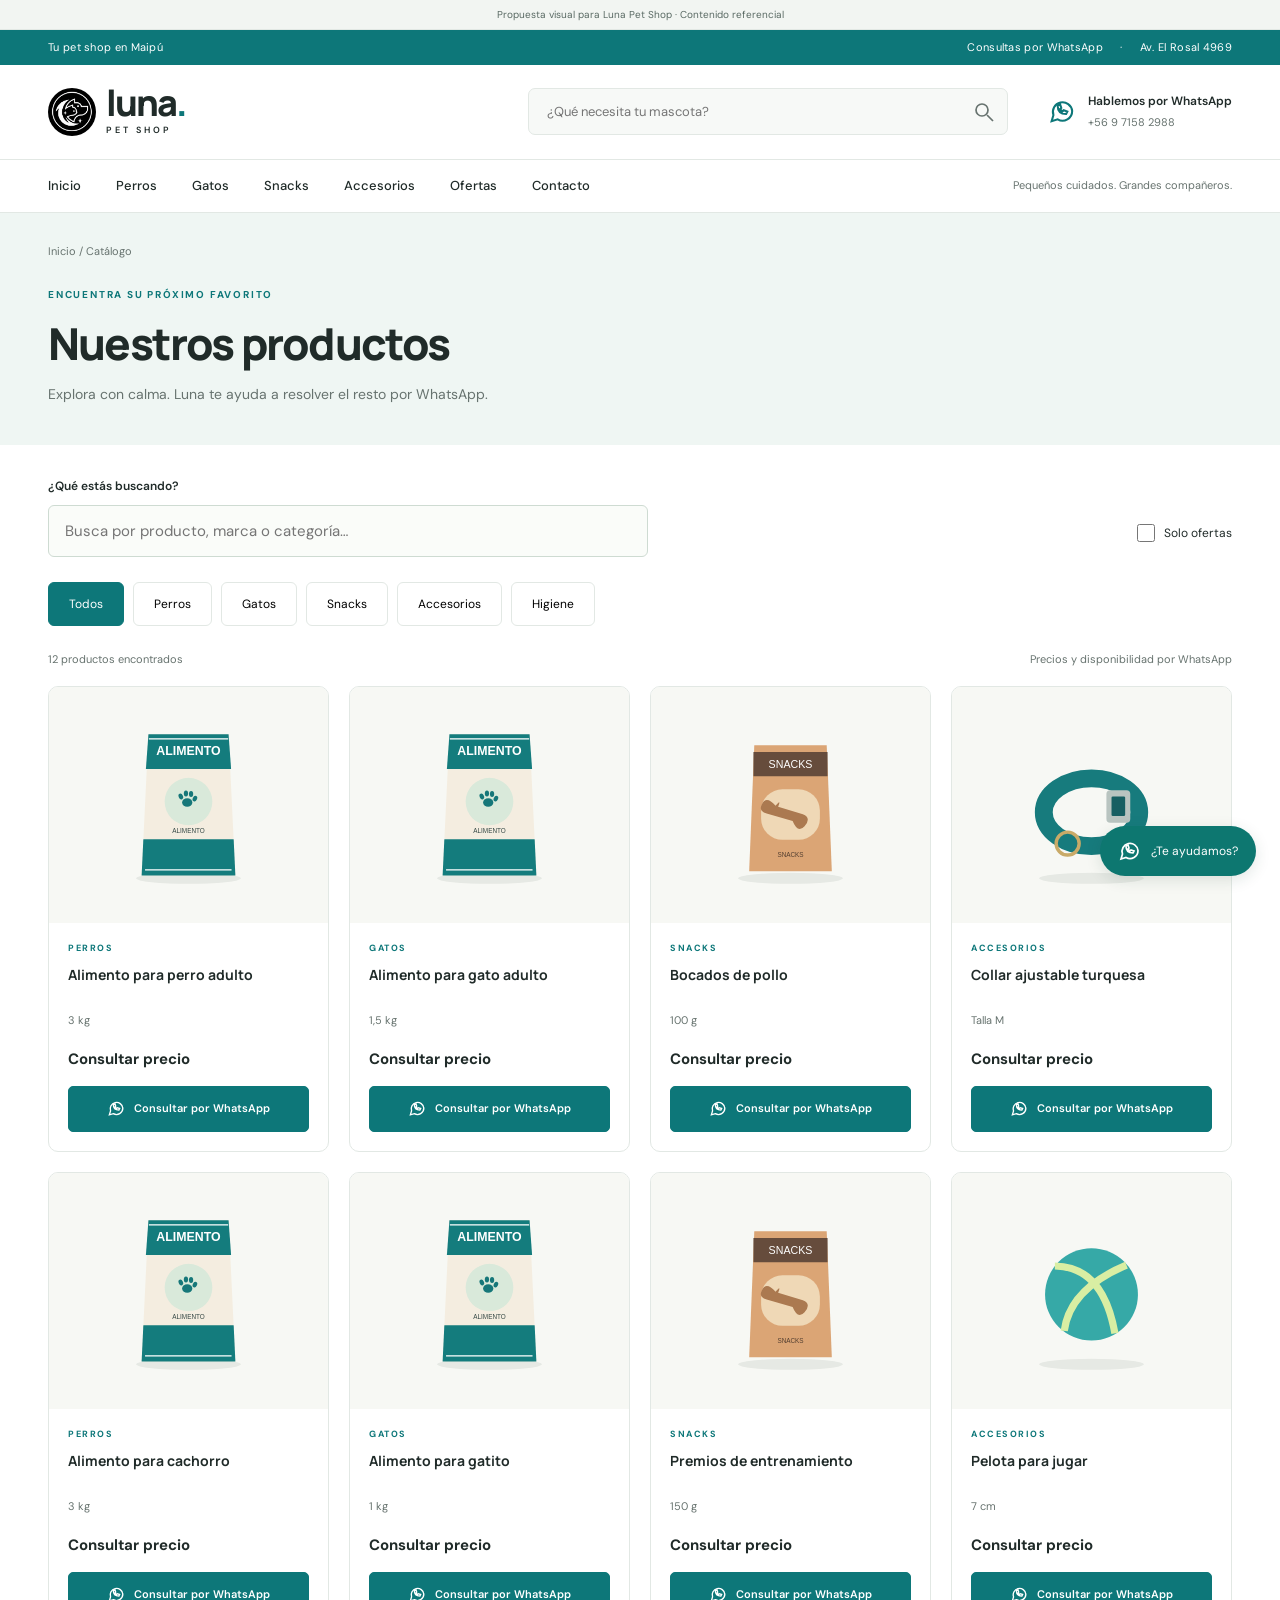
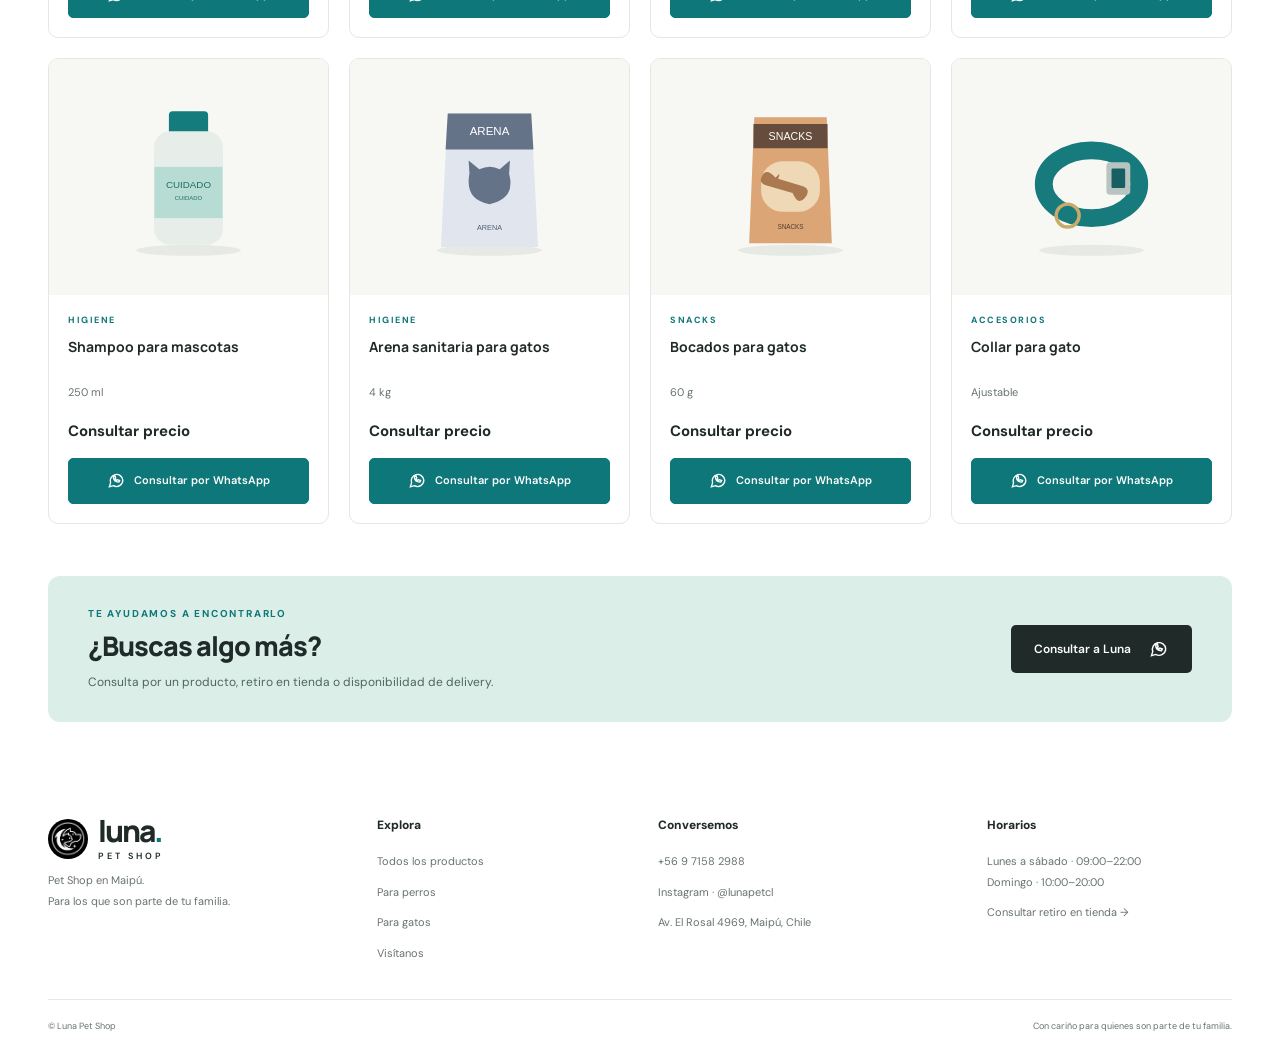
==== productos.html @ 45b45372 "Create Luna Pet Shop catalog demo" ====
<!doctype html>
<html lang="es-CL">
<head>
<meta charset="utf-8">
<meta name="viewport" content="width=device-width, initial-scale=1">
<title>Nuestros productos | Luna Pet Shop, Maipú</title>
<meta name="description" content="Catálogo DEMO de Luna Pet Shop. Busca alimentos, snacks, accesorios e higiene para mascotas y consulta precio y disponibilidad por WhatsApp.">
<meta property="og:title" content="Nuestros productos | Luna Pet Shop, Maipú">
<meta property="og:description" content="Catálogo DEMO de Luna Pet Shop. Busca alimentos, snacks, accesorios e higiene para mascotas y consulta precio y disponibilidad por WhatsApp.">
<meta property="og:type" content="website">
<meta property="og:locale" content="es_CL">
<meta property="og:image" content="img/hero/companeros.svg">
<meta name="theme-color" content="#0d7779">
<link rel="icon" href="img/logo/luna.png" type="image/png">
<link href="https://cdn.jsdelivr.net/npm/bootstrap@5.3.3/dist/css/bootstrap.min.css" rel="stylesheet">
<link href="css/style.css" rel="stylesheet">
<script src="js/productos.js" defer>
</script>
<script src="js/main.js" defer>
</script>
</head>
<body data-page="catalog"><a class="skip-link" href="#main">Saltar al contenido</a>
<div class="proposal-bar">Propuesta visual para Luna Pet Shop · Contenido referencial</div>
<header>
<div class="topbar">
<div class="shell"><span>Tu pet shop en Maipú</span><span>Consultas por WhatsApp <span class="top-separator">·</span> Av. El Rosal 4969</span>
</div>
</div>
<div class="shell header-main"><a class="logo" href="index.html" aria-label="Luna Pet Shop, inicio"><img src="img/logo/luna.png" width="48" height="48" alt=""><span>luna<span class="logo-dot">.</span><small>PET SHOP</small></span></a>
<form id="header-search-form" class="header-search" action="productos.html" role="search"><label class="visually-hidden" for="header-search">Buscar productos</label><input id="header-search" name="q" type="search" placeholder="¿Qué necesita tu mascota?"><button type="submit" aria-label="Buscar"><svg viewBox="0 0 24 24" aria-hidden="true"><circle cx="10" cy="10" r="6"/><path d="m15 15 6 6"/></svg></button>
</form><a class="header-wa" data-whatsapp><svg viewBox="0 0 24 24" aria-hidden="true"><path d="M20 11.5a8 8 0 0 1-12 7L3 20l1.5-5A8 8 0 1 1 20 11.5Z"/><path d="M8 7q0 7 7 7l1-2-3-1-1 1-2-2 1-1-1-3Z"/></svg><span>Hablemos por WhatsApp<small>+56 9 7158 2988</small></span></a><button id="menu-toggle" class="menu-toggle" aria-label="Abrir menú" aria-expanded="false" aria-controls="main-nav"><span></span><span></span><span></span></button>
</div>
<nav id="main-nav" class="main-nav" aria-label="Navegación principal">
<div class="shell nav-inner"><a href="index.html">Inicio</a><a href="productos.html?categoria=perros">Perros</a><a href="productos.html?categoria=gatos">Gatos</a><a href="productos.html?categoria=snacks">Snacks</a><a href="productos.html?categoria=accesorios">Accesorios</a><a href="productos.html?ofertas=true">Ofertas</a><a href="index.html#contacto">Contacto</a><span class="nav-note">Pequeños cuidados. Grandes compañeros.</span>
</div>
</nav>
</header>
<main id="main">
<section class="catalog-intro">
<div class="shell">
<p class="breadcrumb-line"><a href="index.html">Inicio</a> / Catálogo</p>
<p class="eyebrow">ENCUENTRA SU PRÓXIMO FAVORITO</p>
<h1>Nuestros productos</h1>
<p>Explora con calma. Luna te ayuda a resolver el resto por WhatsApp.</p>
</div>
</section>
<section id="catalog" class="shell catalog-section">
<div class="catalog-toolbar">
<div class="catalog-search"><label for="catalog-search">¿Qué estás buscando?</label><input id="catalog-search" type="search" placeholder="Busca por producto, marca o categoría…">
</div><label class="offers-toggle"><input id="offers-filter" type="checkbox"> Solo ofertas</label>
</div>
<div class="filter-list" role="group" aria-label="Filtrar por categoría"><button type="button" data-category="todos" aria-pressed="false">Todos</button><button type="button" data-category="perros" aria-pressed="false">Perros</button><button type="button" data-category="gatos" aria-pressed="false">Gatos</button><button type="button" data-category="snacks" aria-pressed="false">Snacks</button><button type="button" data-category="accesorios" aria-pressed="false">Accesorios</button><button type="button" data-category="higiene" aria-pressed="false">Higiene</button>
</div>
<div class="catalog-meta">
<p id="result-count" role="status" aria-live="polite">
</p>
<p>Precios y disponibilidad por WhatsApp</p>
</div>
<div id="product-grid" class="product-grid">
</div>
<div id="empty-state" class="empty-state" hidden>
<h3>No encontramos productos aquí</h3>
<p>Prueba otra búsqueda o consulta a Luna por WhatsApp.</p><button id="reset-filters" class="button button-dark" type="button">Ver todos los productos</button>
</div>
<noscript>
<p>Activa JavaScript para usar el catálogo. <a href="https://wa.me/56971582988" target="_blank" rel="noopener noreferrer">Consulta a Luna por WhatsApp</a>.</p>
</noscript>
</section>
<section class="shell advice catalog-advice">
<div>
<p class="eyebrow">TE AYUDAMOS A ENCONTRARLO</p>
<h2>¿Buscas algo más?</h2>
<p>Consulta por un producto, retiro en tienda o disponibilidad de delivery.</p>
</div><a class="button button-dark" data-whatsapp>Consultar a Luna <svg viewBox="0 0 24 24" aria-hidden="true"><path d="M20 11.5a8 8 0 0 1-12 7L3 20l1.5-5A8 8 0 1 1 20 11.5Z"/><path d="M8 7q0 7 7 7l1-2-3-1-1 1-2-2 1-1-1-3Z"/></svg></a>
</section>
</main>
<footer>
<div class="shell footer-grid">
<div><a class="logo" href="index.html" aria-label="Luna Pet Shop, inicio"><img src="img/logo/luna.png" width="48" height="48" alt=""><span>luna<span class="logo-dot">.</span><small>PET SHOP</small></span></a>
<p>Pet Shop en Maipú.<br>Para los que son parte de tu familia.</p>
</div>
<div>
<h2>Explora</h2><a href="productos.html">Todos los productos</a><a href="productos.html?categoria=perros">Para perros</a><a href="productos.html?categoria=gatos">Para gatos</a><a href="index.html#contacto">Visítanos</a>
</div>
<div>
<h2>Conversemos</h2><a data-whatsapp>+56 9 7158 2988</a><a href="https://www.instagram.com/lunapetcl/" target="_blank" rel="noopener noreferrer">Instagram · @lunapetcl</a>
<p>Av. El Rosal 4969, Maipú, Chile</p>
</div>
<div>
<h2>Horarios</h2>
<p>Lunes a sábado · 09:00–22:00<br>Domingo · 10:00–20:00</p><a data-whatsapp="Hola Luna, quisiera consultar si puedo retirar mi pedido en tienda.">Consultar retiro en tienda →</a>
</div>
</div>
<div class="shell footer-bottom"><span>© Luna Pet Shop</span><span>Con cariño para quienes son parte de tu familia.</span>
</div>
</footer><a class="floating-wa" data-whatsapp aria-label="Consultar por WhatsApp"><svg viewBox="0 0 24 24" aria-hidden="true"><path d="M20 11.5a8 8 0 0 1-12 7L3 20l1.5-5A8 8 0 1 1 20 11.5Z"/><path d="M8 7q0 7 7 7l1-2-3-1-1 1-2-2 1-1-1-3Z"/></svg><span>¿Te ayudamos?</span></a>
</body>
</html>
---- css/style.css ----
@import url('https://fonts.googleapis.com/css2?family=DM+Sans:wght@400;500;600;700&family=Manrope:wght@400;500;600;700;800&display=swap');
:root{--luna-primary:#0d7779;--luna-dark:#202b29;--luna-light:#eff6f3;--luna-muted:#67736f;--luna-border:#e2e8e4;--luna-white:#fff}

*{box-sizing:border-box}
body{margin:0;color:var(--luna-dark);font-family:'DM Sans',Arial,sans-serif;font-size:15px;background:#fff}
h1,h2,h3,p{margin:0}
h1,h2,h3,.logo{font-family:Manrope,Arial,sans-serif}
a{color:inherit;text-decoration:none}
button,input{font:inherit}
button,a,input{touch-action:manipulation}
button{cursor:pointer}
img{max-width:100%;height:auto}
svg{width:24px;height:24px;fill:none;stroke:currentColor;stroke-width:1.7;flex-shrink:0}
a,button{transition:background .18s,color .18s,transform .18s,border-color .18s}
a:focus-visible,button:focus-visible,input:focus-visible{outline:3px solid #167f81;outline-offset:4px}
a:hover{color:var(--luna-primary)}
.shell{width:min(1240px,calc(100% - 96px));margin-inline:auto}
.topbar{background:var(--luna-primary);color:white;font-size:11px;letter-spacing:.3px;padding:9px 0}
.topbar .shell{display:flex;justify-content:space-between}
.top-separator{padding:0 14px}
.header-main{display:flex;align-items:center;gap:40px;padding-block:23px}
.logo{display:flex;align-items:center;gap:10px;flex-shrink:0}
.logo img,.hero-footnote img{display:block;aspect-ratio:1;object-fit:contain;background:#000;border-radius:50%;padding:2px;flex-shrink:0}
.logo>span{font-size:36px;line-height:.85;font-weight:800;letter-spacing:-2px}
.logo-dot{color:var(--luna-primary)}
.logo small{display:block;font-family:'DM Sans',Arial,sans-serif;font-size:9px;letter-spacing:3px;font-weight:600;margin-top:9px}
.header-search{margin-left:auto;max-width:480px;flex:1;position:relative}
.header-search input{width:100%;border:1px solid var(--luna-border);border-radius:7px;background:#f7f9f7;padding:13px 48px 13px 18px;font-size:13px}
.header-search button{position:absolute;right:3px;top:3px;border:0;background:none;width:42px;height:42px;color:var(--luna-muted)}
.header-wa{display:flex;align-items:center;gap:11px;font-size:12px;font-weight:600}
.header-wa svg{color:var(--luna-primary);width:29px;height:29px}
.header-wa small{display:block;font-size:11px;color:var(--luna-muted);margin-top:4px;font-weight:400}
.main-nav{border-block:1px solid var(--luna-border)}
.nav-inner{display:flex;align-items:center;gap:35px;min-height:52px;font-size:13px;font-weight:500}
.nav-inner a{padding-block:16px}
.nav-note{margin-left:auto;font-size:11px;color:var(--luna-muted);font-weight:400}
.menu-toggle{display:none}
.hero{display:grid;grid-template-columns:1fr 1fr;gap:40px;align-items:center;padding-block:48px 50px}
.eyebrow{font-size:10px;letter-spacing:1.8px;font-weight:700;color:var(--luna-primary);margin-bottom:17px}
.hero .eyebrow{display:flex;align-items:center;gap:8px}
.eyebrow>span{width:6px;height:6px;border-radius:50%;background:var(--luna-primary)}
h1{font-size:clamp(38px,4.2vw,61px);line-height:1.13;letter-spacing:-2.8px;font-weight:800}
.hero h1 em{color:var(--luna-primary);font-style:normal}
.hero-description{line-height:1.8;color:var(--luna-muted);font-size:14px;margin-top:24px}
.hero-actions{display:flex;gap:11px;margin-top:28px}
.button{display:inline-flex;align-items:center;justify-content:center;gap:18px;min-height:46px;padding:13px 22px;border:1px solid transparent;border-radius:5px;font-size:12px;font-weight:600;white-space:normal}
.button svg{width:20px;height:20px}
.button-dark{background:var(--luna-dark);color:#fff}
.button-dark:hover{background:var(--luna-primary);color:white}
.button-outline{border-color:#c8d4cd;background:transparent}
.button-outline:hover{background:var(--luna-light);border-color:var(--luna-primary)}
.hero-footnote{display:flex;align-items:center;gap:9px;margin-top:16px;font-size:11px;color:var(--luna-muted)}
.hero-footnote img{width:24px}
.hero-visual{position:relative;padding-bottom:25px}
.hero-art{display:block;width:100%;aspect-ratio:7/6;object-fit:cover;border-radius:22px;background:var(--luna-light)}
.hero-tag{position:absolute;bottom:64px;left:-20px;padding:15px 20px;background:#fff;border:1px solid var(--luna-border);border-radius:10px;display:flex;gap:12px;align-items:center;font-size:11px;line-height:1.6;box-shadow:0 4px 16px #20362b08}
.tag-paw{font-size:29px;color:var(--luna-primary)}
.visual-note{position:absolute;bottom:0;right:0;font-size:9px;letter-spacing:1.5px;color:var(--luna-muted)}
.benefit-strip{border-block:1px solid var(--luna-border);background:#fbfcfa}
.benefits{display:grid;grid-template-columns:repeat(4,1fr);padding-block:24px;gap:24px}
.benefits>div{display:flex;align-items:center;gap:14px}
.benefits svg,.benefit-icon{color:var(--luna-primary);font-size:28px;min-width:26px}
.benefits strong{font-size:12px;font-weight:600}
.benefits small{display:block;color:var(--luna-muted);font-size:10px;margin-top:5px}
.section-space{padding-block:47px 0}
.section-heading{display:flex;align-items:center;justify-content:space-between;gap:20px;margin-bottom:26px}
.section-heading .eyebrow{margin-bottom:9px}
h2{font-size:29px;font-weight:800;letter-spacing:-1px}
.text-link{font-size:12px;font-weight:600;border-bottom:1px solid var(--luna-border);padding-block:7px}
.text-link span{margin-left:12px}
.category-grid{display:grid;grid-template-columns:repeat(5,1fr);gap:18px}
.category-card{transition:transform .25s,border-color .25s;border:1px solid var(--luna-border);border-radius:10px;overflow:hidden;background:#f8faf7}
.category-card img{display:block;width:100%;aspect-ratio:1.3;object-fit:cover;transition:transform .25s}
.category-card span{display:flex;justify-content:space-between;padding:17px 18px;font-size:13px;font-weight:600;background:white}
.category-card b{font-weight:400;color:var(--luna-primary)}
.category-card:hover{transform:translateY(-3px);border-color:#a0c9bf}
.category-card:hover img{transform:scale(1.025)}
.demo-note{font-size:11px;color:var(--luna-muted);margin-bottom:18px}
.product-grid{display:grid;grid-template-columns:repeat(4,minmax(0,1fr));gap:20px}
.product-card{border:1px solid var(--luna-border);border-radius:10px;overflow:hidden;display:flex;flex-direction:column;background:#fff;transition:transform .2s,border-color .2s}
.product-card:hover{transform:translateY(-3px);border-color:#aac9bf}
.product-image{background:#f7f8f4;position:relative}
.product-image img{display:block;width:100%;aspect-ratio:1.18;object-fit:contain;padding:12px}
.product-body{padding:19px;display:flex;flex:1;flex-direction:column}
.brand-label{font-size:9px;letter-spacing:1.5px;color:var(--luna-primary);text-transform:uppercase;font-weight:700;margin-bottom:8px}
.product-body h3{font-size:14px;line-height:1.5;font-weight:700;min-height:42px}
.product-size{font-size:11px;color:var(--luna-muted);margin-top:6px}
.product-price{font-size:15px;font-weight:700;margin-top:auto;padding-top:20px}
.product-actions{display:flex;margin-top:15px}
.consult-button{display:flex;align-items:center;justify-content:center;gap:8px;flex:1;background:var(--luna-primary);color:var(--luna-white);border:1px solid var(--luna-primary);border-radius:5px;text-align:center;padding:12px 8px;font-size:11px;font-weight:600;min-height:46px;line-height:1.4}
.consult-button svg{width:19px;height:19px}
.consult-button span{min-width:0}
.consult-button:hover{background:var(--luna-dark);border-color:var(--luna-dark);color:white;transform:translateY(-1px)}
.offer-badge{position:absolute;top:12px;left:12px;font-size:10px;padding:5px 9px;background:var(--luna-primary);color:white;border-radius:4px}
.advice{margin-top:52px;padding:30px 40px;background:#dceee8;border-radius:12px;display:flex;align-items:center;gap:28px}
.advice-mark{font-size:64px;color:var(--luna-primary);line-height:1}
.advice .eyebrow{margin-bottom:9px}
.advice h2{font-size:27px}
.advice p:not(.eyebrow){font-size:12px;margin-top:10px;color:#4e655c;line-height:1.7}
.advice .button{margin-left:auto;flex-shrink:0}
.instagram .section-heading p:not(.eyebrow){font-size:13px;color:var(--luna-primary);margin-top:8px}
.instagram-grid{display:grid;grid-template-columns:repeat(4,1fr);gap:18px}
.instagram-card{display:block;position:relative;border-radius:10px;overflow:hidden;background:#edece3;transition:transform .25s}
.instagram-grid img{display:block;width:100%;aspect-ratio:1.05;object-fit:cover;transition:transform .25s}
.instagram-card:nth-child(2){background:#f2e5d5}
.instagram-card:nth-child(4){background:#e5f0e9}
.instagram-caption{position:absolute;bottom:14px;left:14px;background:#ffffffec;border-radius:4px;padding:7px 10px;font-size:10px;z-index:1;pointer-events:none}
.visit{margin-top:46px;background:#f5f7f3;padding-block:47px}
.visit-grid{display:grid;grid-template-columns:1fr 1.3fr;gap:60px;align-items:center}
.visit-grid>div:first-child{padding:8px 0}
.hours>div{padding-bottom:10px;border-bottom:1px solid var(--luna-border)}
.address{font-size:20px;font-weight:500;line-height:1.5;margin-top:21px}
.address span{font-size:14px;color:var(--luna-muted);font-weight:400}
.hours{max-width:315px;margin-block:24px}
.hours>div{display:flex;justify-content:space-between;gap:20px;font-size:12px;margin-bottom:12px}
.hours dt{font-weight:400;color:var(--luna-muted)}
.hours dd{margin:0;font-weight:500}
.delivery-note{font-size:11px;color:var(--luna-muted);margin-top:16px}
.map-panel{width:100%;min-width:0;border:1px solid #d6e1d8;border-radius:12px;overflow:hidden;background:#e2ebe3;min-height:310px}
.map-panel iframe{display:block;width:100%;height:280px;border:0}
.map-panel>a{display:block;background:white;text-align:center;padding:14px;font-size:11px}
footer{padding-top:46px}
.footer-grid{display:grid;grid-template-columns:1.2fr 1fr 1.2fr 1fr;gap:35px;padding-bottom:35px}
.footer-grid .logo>span{font-size:30px}
.footer-grid .logo img{width:40px}
.footer-grid h2{font-family:'DM Sans',Arial,sans-serif;font-size:12px;letter-spacing:0;margin-bottom:18px}
.footer-grid p,.footer-grid>div>a:not(.logo){display:block;font-size:11px;color:var(--luna-muted);line-height:1.9;margin-top:10px}
.footer-bottom{border-top:1px solid var(--luna-border);padding-block:20px 30px;display:flex;justify-content:space-between;gap:20px;font-size:9px;color:var(--luna-muted)}
.floating-wa{position:fixed;bottom:24px;right:24px;background:#0d7770;color:white;border-radius:50px;display:flex;align-items:center;gap:9px;padding:13px 18px;box-shadow:0 4px 15px #173f2c20;z-index:20;font-size:12px}
.floating-wa:hover{color:white;background:#195d53}
.skip-link{position:fixed;top:-100px;left:12px;padding:12px;background:white;z-index:100}
.skip-link:focus{top:12px}
.visually-hidden{position:absolute!important;width:1px;height:1px;padding:0;margin:-1px;overflow:hidden;clip:rect(0,0,0,0);white-space:nowrap;border:0}
.catalog-intro{padding-block:30px 40px;background:var(--luna-light)}
.breadcrumb-line{font-size:11px;color:var(--luna-muted);margin-bottom:28px}
.catalog-intro h1{font-size:44px;letter-spacing:-1.8px}
.catalog-intro p:last-child{color:var(--luna-muted);font-size:14px;margin-top:15px}
.catalog-section{padding-top:32px}
.catalog-toolbar{display:flex;align-items:end;gap:24px;justify-content:space-between}
.catalog-search{width:min(100%,600px)}
.catalog-search label{display:block;font-size:12px;font-weight:600;margin-bottom:10px}
.catalog-search input{width:100%;border:1px solid #cedbd2;padding:14px 16px;border-radius:6px;background:#fafcf9}
.offers-toggle{display:flex;align-items:center;gap:9px;font-size:12px;min-height:48px}
.offers-toggle input{width:18px;height:18px;accent-color:var(--luna-primary)}
.filter-list{display:flex;flex-wrap:wrap;gap:9px;margin-top:25px}
.filter-list button{border:1px solid var(--luna-border);background:white;padding:11px 20px;min-height:44px;border-radius:6px;font-size:12px}
.filter-list button.active{background:var(--luna-primary);color:white;border-color:var(--luna-primary)}
.catalog-meta{display:flex;justify-content:space-between;gap:20px;margin-block:25px 18px;font-size:11px;color:var(--luna-muted)}
.catalog-advice{margin-bottom:50px}
.empty-state{padding:60px 20px;text-align:center;border:1px dashed #bdcfc4;border-radius:10px;background:#f7faf7}
.empty-state h3{font-size:23px;letter-spacing:-.5px}
.empty-state p{font-size:13px;color:var(--luna-muted);margin-block:12px 23px}
[hidden]{display:none!important}


.proposal-bar{background:#f2f5f2;color:#596963;text-align:center;padding:7px 20px;font-size:10px;line-height:1.5;border-bottom:1px solid var(--luna-border)}

.hero-trust{display:flex;flex-wrap:wrap;gap:8px 16px;padding:0;margin:17px 0 0;list-style:none;font-size:10px;color:#52675d}
.hero-trust li::before{content:"✓";color:var(--luna-primary);font-weight:700;margin-right:5px}

.instagram-card:hover{transform:translateY(-2px)}
.instagram-card:hover img{transform:scale(1.025)}
.instagram-overlay{position:absolute;inset:0;display:flex;align-items:center;justify-content:center;background:#173d3340;color:white;font-size:12px;font-weight:600;opacity:0;transition:opacity .25s}
.instagram-card:hover .instagram-overlay,.instagram-card:focus-visible .instagram-overlay{opacity:1}


.flow-grid{display:grid;grid-template-columns:repeat(3,minmax(0,1fr));gap:20px}
.flow-grid article{display:flex;align-items:flex-start;gap:16px;padding:21px;border:1px solid var(--luna-border);border-radius:10px;background:#fbfcfa}
.flow-number{font-size:12px;font-weight:700;color:var(--luna-primary);background:#e5f1eb;border-radius:50%;min-width:36px;height:36px;display:grid;place-items:center}
.flow-grid h3{font-size:14px;font-weight:700;line-height:1.5}
.flow-grid p{font-size:12px;color:var(--luna-muted);line-height:1.7;margin-top:6px}
.reviews{padding-bottom:8px}.reviews .section-heading{justify-content:center;text-align:center;position:relative;padding-bottom:22px;border-bottom:1px solid var(--luna-border)}.reviews .section-heading::after{content:"";position:absolute;bottom:-1px;left:calc(50% - 32px);width:64px;height:2px;background:var(--luna-primary)}.reviews .google-attribution{position:absolute;right:0;bottom:24px}
.google-attribution{font-family:Arial,sans-serif;font-style:normal;font-weight:400;font-size:14px;letter-spacing:normal;white-space:nowrap;color:#5e5e5e}
.reviews-status{font-size:12px;color:var(--luna-muted);line-height:1.7;margin-bottom:18px}
.reviews-empty{display:flex;align-items:center;gap:25px;background:var(--luna-light);border:1px solid var(--luna-border);border-radius:12px;padding:30px}
.reviews-symbol{color:var(--luna-primary);font-family:Georgia,serif;font-size:85px;line-height:1}
.reviews-empty h3{font-size:21px;letter-spacing:-.5px;font-weight:700}
.reviews-empty p{font-size:13px;line-height:1.8;color:var(--luna-muted);max-width:660px;margin-top:9px}
.reviews-actions{display:flex;flex-wrap:wrap;gap:10px;margin-top:18px}
.reviews-grid{display:grid;grid-template-columns:repeat(3,minmax(0,1fr));gap:20px}
.review-card{padding:24px;border:1px solid var(--luna-border);border-radius:10px;background:#f8faf8;display:flex;flex-direction:column;min-width:0;transition:transform .25s,border-color .25s}.review-card:hover{transform:translateY(-2px);border-color:#b4cec3}
.review-author{display:flex;align-items:center;gap:12px}
.review-avatar{width:38px;height:38px;flex-shrink:0;display:grid;place-items:center;border-radius:50%;background:#e5f1eb;color:var(--luna-primary);font-weight:700}
.review-name{font-size:13px;font-weight:600;overflow-wrap:anywhere}
.review-rating{display:flex;align-items:center;gap:12px;color:var(--luna-primary);font-size:14px;font-weight:700;margin-top:17px}.review-stars{font-size:20px;letter-spacing:2px;line-height:1}.review-rating-value{color:var(--luna-dark);padding-right:12px;border-right:1px solid #cbd7ce}.review-business{min-width:0;flex:1}.review-business h3{font-size:14px;font-weight:700}.review-source-label{font-size:10px;color:var(--luna-muted)}.review-quote{font-family:Georgia,serif;font-size:38px;color:#bdcfc5;line-height:1}.review-footer{margin-top:auto;padding-top:8px}
.review-date{font-size:11px;color:var(--luna-muted);margin-top:6px}
.review-text{font-size:15px;font-style:italic;line-height:1.8;margin-block:18px;white-space:pre-line;overflow-wrap:anywhere}
.review-original{font-size:11px;color:var(--luna-primary);margin-top:8px;min-height:44px;display:flex;align-items:center}
.reviews-summary{display:flex;align-items:center;flex-wrap:wrap;gap:12px;margin-bottom:18px;font-size:12px;color:var(--luna-muted)}
.review-score{font-family:Manrope,Arial,sans-serif;font-size:28px;color:var(--luna-dark)}
.review-credits,.review-policy{font-size:11px;color:var(--luna-muted);line-height:1.8;margin-top:12px}
.review-credits{display:flex;flex-wrap:wrap;gap:10px}
.review-policy a{text-decoration:underline}
@media(min-width:1500px){.hero{gap:80px}
}

@media(max-width:1100px){.product-grid{grid-template-columns:repeat(3,minmax(0,1fr))}
.shell{width:calc(100% - 64px)}
.header-main{gap:24px}
.nav-inner{gap:25px}
.nav-note{display:none}
.hero{gap:28px}
h1{font-size:47px}
.hero-actions{flex-wrap:wrap}
.benefits{gap:16px}
.benefits>div{gap:9px}
.benefits small{font-size:9px}
.advice{padding:30px}
.advice-mark{display:none}
.visit-grid{gap:40px}
.footer-grid{gap:25px}
.product-body{padding:15px}
}

@media(max-width:800px){.flow-grid{grid-template-columns:1fr;gap:12px}.flow-grid article{padding:17px}.reviews-grid{grid-template-columns:repeat(2,minmax(0,1fr))}.shell{width:calc(100% - 40px)}
.header-wa span{display:none}
.header-main{gap:20px;padding-block:18px}
.hero{padding-block:40px;gap:20px}
h1{font-size:39px;letter-spacing:-1.7px}
.hero-description{font-size:12px}
.hero-description br{display:none}
.hero-description br::after{content:" "}
.hero-tag{left:-12px;bottom:47px;padding:10px 12px;font-size:9px}
.hero-actions .button{padding:11px 15px;font-size:11px}
.hero-footnote{font-size:9px}
.benefits{grid-template-columns:repeat(2,1fr);gap:22px;padding-block:25px}
.benefits small{font-size:10px}
.category-grid{gap:10px}
.category-card span{padding:13px 10px;font-size:11px}
.product-grid{grid-template-columns:repeat(2,minmax(0,1fr));gap:16px}
.advice{gap:20px}
.advice h2{font-size:24px}
.advice .button{max-width:190px}
.instagram-grid{gap:12px}
.instagram-caption{left:8px;bottom:8px;font-size:8px;padding:5px}
.visit-grid{gap:25px;grid-template-columns:1fr 1.1fr}
.footer-grid{grid-template-columns:repeat(2,1fr);gap:30px}
.footer-bottom{flex-direction:column;gap:8px;padding-bottom:85px}
}

@media(max-width:600px){.reviews-grid{grid-template-columns:1fr}.reviews .section-heading{align-items:center;flex-direction:column;gap:12px}.reviews .google-attribution{position:static}.reviews-empty{gap:15px;padding:22px}.reviews-symbol{font-size:55px}.reviews-empty h3{font-size:19px}.reviews-empty p{font-size:12px}.review-card{padding:20px}.consultation-flow h2{font-size:23px}.hero-trust{gap:7px 12px;font-size:9px}
.proposal-bar{font-size:9px;padding:7px 18px}
.instagram-overlay{font-size:10px}
.shell{width:calc(100% - 36px)}
.topbar{font-size:9px;padding-block:8px}
.topbar .shell>span:last-child{font-size:0}
.topbar .shell>span:last-child:after{content:'Consultas por WhatsApp';font-size:9px}
.header-main{flex-wrap:wrap;gap:16px;padding-block:16px}
.logo>span{font-size:31px}
.logo img{width:42px}
.header-wa{margin-left:auto}
.header-wa svg{width:25px}
.menu-toggle{display:flex;flex-direction:column;justify-content:center;gap:5px;width:44px;height:44px;border:1px solid var(--luna-border);border-radius:5px;background:white;padding:11px}
.menu-toggle span{width:20px;height:2px;background:var(--luna-dark)}
.header-search{order:4;flex-basis:100%;max-width:none}
.header-search input{font-size:12px;padding-block:12px}
.main-nav{display:none}
.main-nav.is-open{display:block}
.nav-inner{align-items:stretch;flex-direction:column;gap:0;padding-block:6px}
.nav-inner a{padding:13px 0;border-bottom:1px solid #edf1ed}
.hero{grid-template-columns:1fr;padding-block:32px;gap:28px}
.hero h1{font-size:42px;letter-spacing:-1.9px}
.hero h1 br:first-child{display:none}
.hero-description{font-size:13px;margin-top:18px}
.hero .eyebrow{font-size:9px;margin-bottom:15px}
.hero-actions{gap:8px;margin-top:22px;flex-wrap:nowrap}
.hero-actions .button{font-size:10px;padding:12px;gap:9px;flex:1}
.hero-actions .button svg{width:17px}
.hero-footnote{margin-top:14px;font-size:10px}
.hero-visual{margin-left:10px;padding-bottom:20px}
.hero-art{max-height:340px;object-fit:cover}
.hero-tag{left:-10px;bottom:38px;font-size:10px;padding:10px 15px}
.visual-note{font-size:8px}
.benefits{gap:21px 13px}
.benefits strong{font-size:10px}
.benefits small{font-size:9px;line-height:1.5;margin-top:3px}
.benefits>div{gap:9px}
.benefit-icon{font-size:24px}
.benefits svg{width:23px}
.section-space{padding-top:31px}
.section-heading{gap:12px;align-items:end;margin-bottom:20px}
h2{font-size:24px}
.eyebrow{font-size:8px;letter-spacing:1.4px}
.text-link{font-size:10px;white-space:nowrap}
.text-link span{margin-left:4px}
.category-grid{grid-template-columns:repeat(6,minmax(0,1fr));gap:12px}
.category-card{grid-column:span 2}
.category-card:nth-child(n+4){grid-column:span 3}
.category-card img{aspect-ratio:1.15}
.category-card:nth-child(n+4) img{aspect-ratio:1.8;object-fit:cover}
.category-card span{font-size:11px;padding:12px}
.product-grid{gap:12px}
.product-image img{padding:5px;aspect-ratio:1.02}
.product-body{padding:13px 11px}
.product-body h3{font-size:12px;min-height:36px}
.brand-label{font-size:8px}
.product-size{font-size:10px}
.product-price{font-size:12px;padding-top:15px}
.product-actions{gap:5px;margin-top:12px}
.consult-button{font-size:10px;padding:10px 6px;gap:5px}
.consult-button svg{width:17px;height:17px}
.demo-note{font-size:10px;line-height:1.6}
.advice{margin-top:31px;flex-direction:column;align-items:start;padding:23px;gap:20px}
.advice .button{margin-left:0;max-width:none}
.advice h2{font-size:25px}
.instagram .section-heading{flex-wrap:wrap}
.instagram .section-heading .button{font-size:10px;padding:11px 14px}
.instagram-grid{grid-template-columns:repeat(2,1fr);gap:12px}
.instagram-caption{font-size:9px}
.visit{margin-top:29px;padding-block:30px}
.visit-grid{grid-template-columns:1fr;gap:28px}
.map-panel{min-height:260px}
.map-panel iframe{height:245px}
.address{margin-top:16px}
.footer-grid{gap:29px 20px}
.footer-grid h2{font-size:11px}
.footer-grid p,.footer-grid>div>a:not(.logo){font-size:10px;overflow-wrap:anywhere}
.footer-grid .logo>span{font-size:28px}
.footer-grid .logo img{width:36px}
.floating-wa{bottom:12px;right:12px;padding:10px;border-radius:50%;width:44px;height:44px;min-width:44px;min-height:44px}
.floating-wa svg{width:22px;height:22px}
.floating-wa span{display:none}
.catalog-intro{padding-block:23px 30px}
.catalog-intro h1{font-size:35px}
.catalog-intro p:last-child{font-size:12px;line-height:1.7}
.catalog-toolbar{flex-direction:column;align-items:start;gap:9px}
.catalog-search input{font-size:13px}
.filter-list{gap:7px;margin-top:18px}
.filter-list button{font-size:11px;padding:10px 15px}
.catalog-meta{flex-direction:column;gap:7px;margin-block:20px 15px}
.catalog-advice{margin-bottom:35px}
.empty-state{padding:40px 15px}
.empty-state h3{font-size:20px}
}

@media(max-width:359px){.product-grid{grid-template-columns:1fr}
.product-body h3{min-height:0}
.hero-actions{flex-direction:column}
.consult-button{font-size:12px}
}

@media(prefers-reduced-motion:reduce){*,*::before,*::after{transition:none!important;scroll-behavior:auto!important}
}
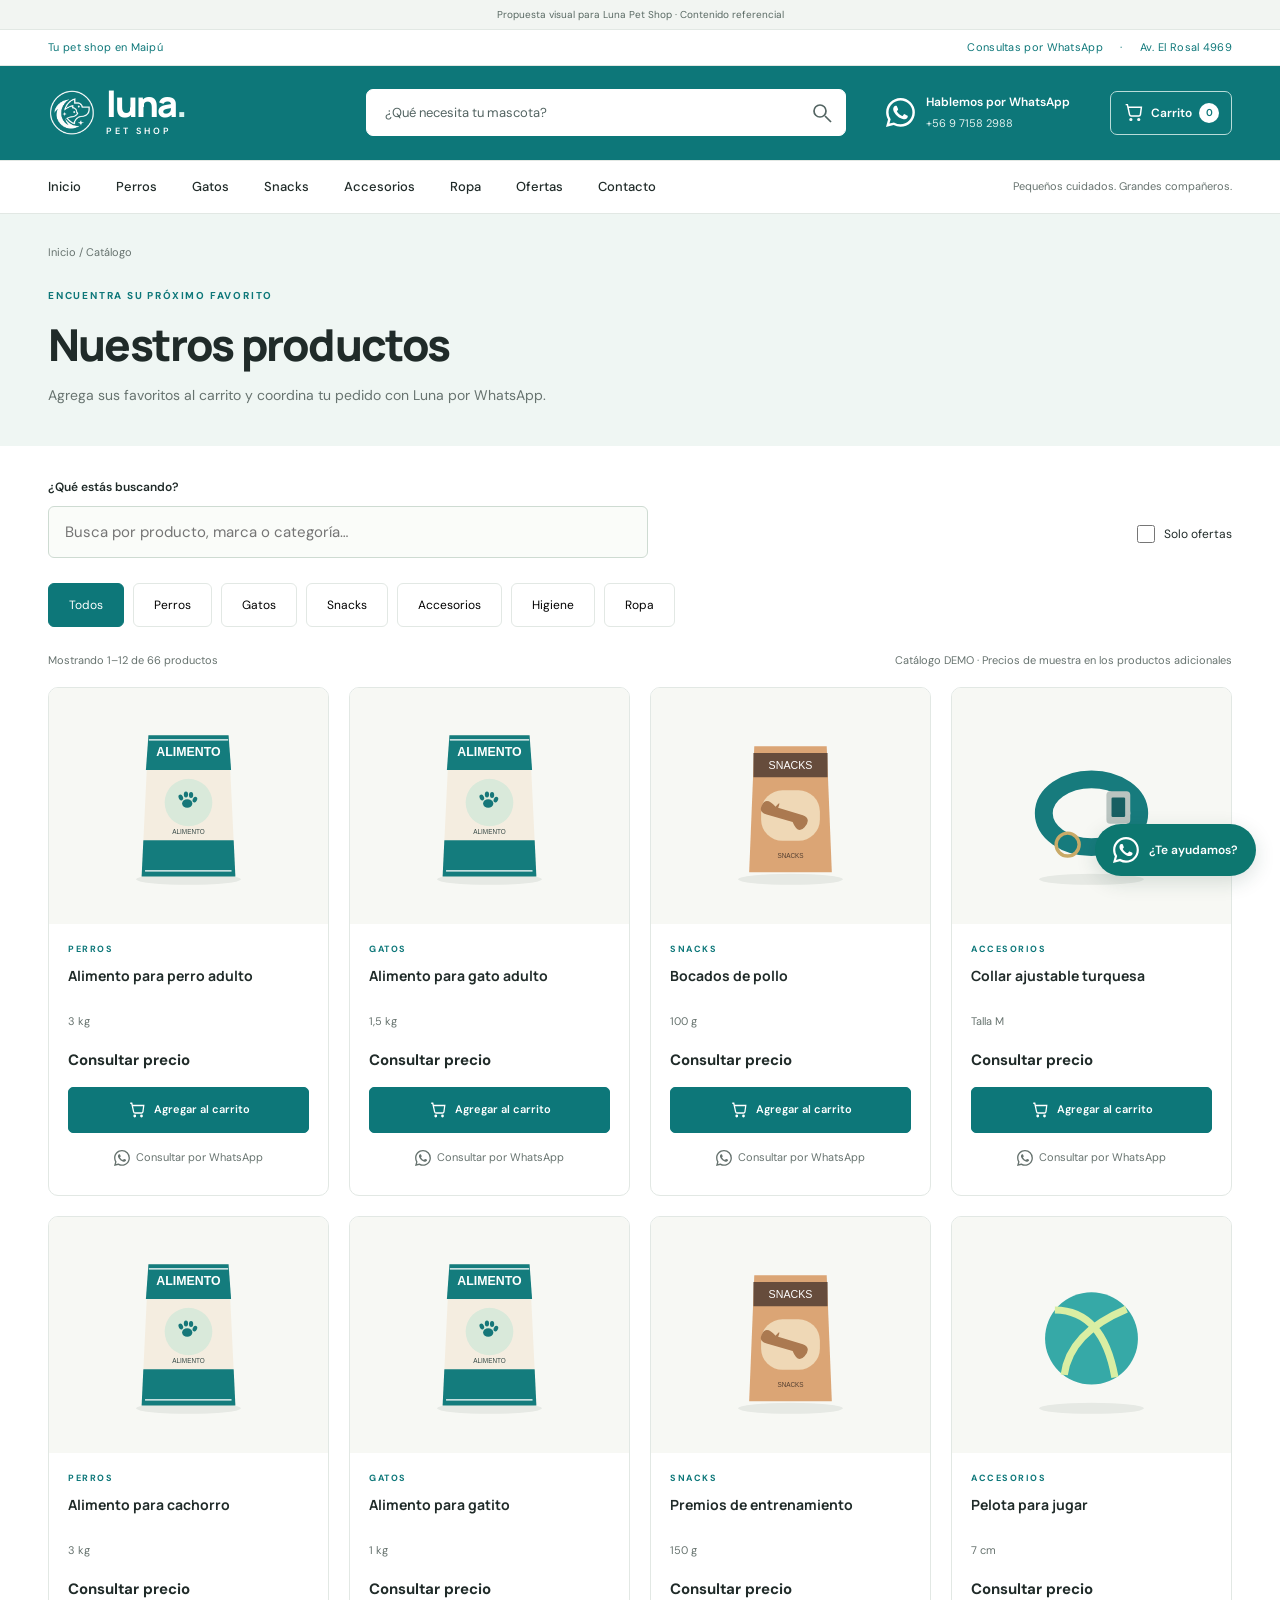
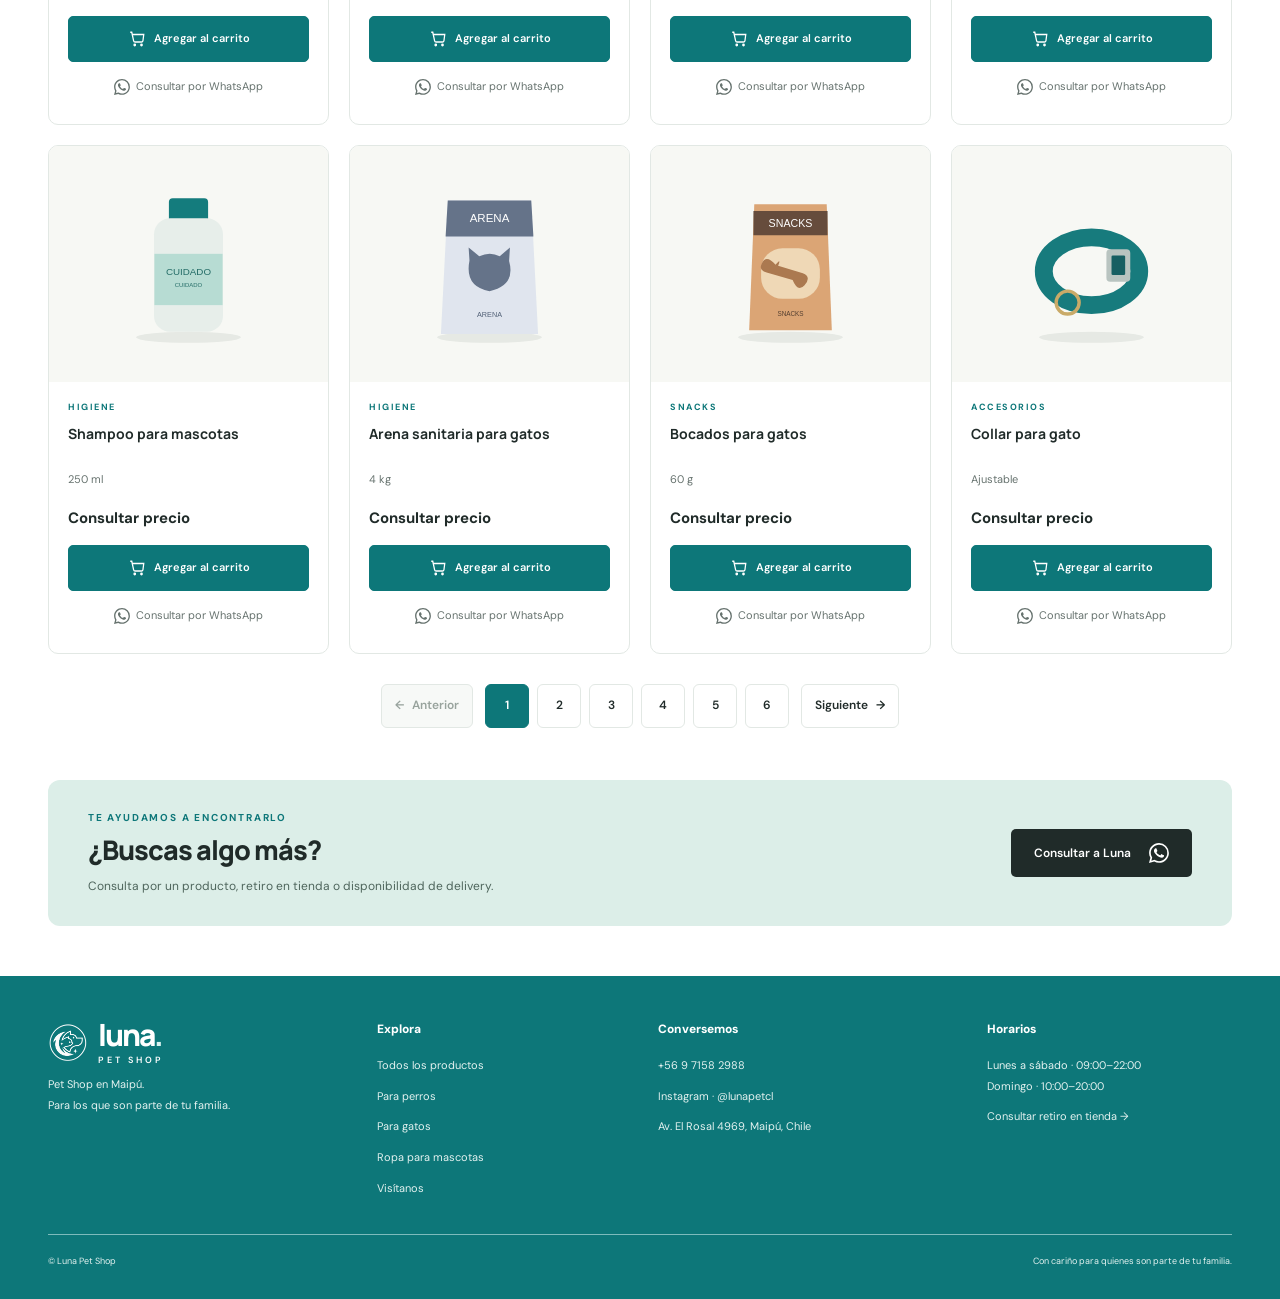
==== commit 7503bb89: "Update demo with cart, paginated catalog, clothing and refreshed design" ====
--- a/productos.html
+++ b/productos.html
@@ -11,27 +11,32 @@
 <meta property="og:locale" content="es_CL">
 <meta property="og:image" content="img/hero/companeros.svg">
 <meta name="theme-color" content="#0d7779">
-<link rel="icon" href="img/logo/luna.png" type="image/png">
+<link rel="icon" href="img/logo/logo.png?v=transparent-1" type="image/png">
 <link href="https://cdn.jsdelivr.net/npm/bootstrap@5.3.3/dist/css/bootstrap.min.css" rel="stylesheet">
 <link href="css/style.css" rel="stylesheet">
+<link href="css/cart.css" rel="stylesheet">
+<script src="js/config.js" defer></script>
 <script src="js/productos.js" defer>
 </script>
+<script src="js/cart.js" defer></script>
 <script src="js/main.js" defer>
 </script>
 </head>
 <body data-page="catalog"><a class="skip-link" href="#main">Saltar al contenido</a>
 <div class="proposal-bar">Propuesta visual para Luna Pet Shop · Contenido referencial</div>
-<header>
+<header class="site-header">
 <div class="topbar">
 <div class="shell"><span>Tu pet shop en Maipú</span><span>Consultas por WhatsApp <span class="top-separator">·</span> Av. El Rosal 4969</span>
 </div>
 </div>
-<div class="shell header-main"><a class="logo" href="index.html" aria-label="Luna Pet Shop, inicio"><img src="img/logo/luna.png" width="48" height="48" alt=""><span>luna<span class="logo-dot">.</span><small>PET SHOP</small></span></a>
+<div class="shell header-main"><a class="logo" href="index.html" aria-label="Luna Pet Shop, inicio"><img src="img/logo/logo.png?v=transparent-1" width="48" height="48" alt=""><span>luna<span class="logo-dot">.</span><small>PET SHOP</small></span></a>
 <form id="header-search-form" class="header-search" action="productos.html" role="search"><label class="visually-hidden" for="header-search">Buscar productos</label><input id="header-search" name="q" type="search" placeholder="¿Qué necesita tu mascota?"><button type="submit" aria-label="Buscar"><svg viewBox="0 0 24 24" aria-hidden="true"><circle cx="10" cy="10" r="6"/><path d="m15 15 6 6"/></svg></button>
-</form><a class="header-wa" data-whatsapp><svg viewBox="0 0 24 24" aria-hidden="true"><path d="M20 11.5a8 8 0 0 1-12 7L3 20l1.5-5A8 8 0 1 1 20 11.5Z"/><path d="M8 7q0 7 7 7l1-2-3-1-1 1-2-2 1-1-1-3Z"/></svg><span>Hablemos por WhatsApp<small>+56 9 7158 2988</small></span></a><button id="menu-toggle" class="menu-toggle" aria-label="Abrir menú" aria-expanded="false" aria-controls="main-nav"><span></span><span></span><span></span></button>
+</form><a class="header-wa" data-whatsapp><svg class="icon-whatsapp" viewBox="0 0 16 16" aria-hidden="true" focusable="false"><path d="M13.601 2.326A7.85 7.85 0 0 0 7.994 0C3.627 0 .068 3.558.064 7.926c0 1.399.366 2.76 1.057 3.965L0 16l4.204-1.102a7.9 7.9 0 0 0 3.79.965h.004c4.368 0 7.926-3.558 7.93-7.93A7.9 7.9 0 0 0 13.6 2.326zM7.994 14.521a6.6 6.6 0 0 1-3.356-.92l-.24-.144-2.494.654.666-2.433-.156-.251a6.56 6.56 0 0 1-1.007-3.505c0-3.626 2.957-6.584 6.591-6.584a6.56 6.56 0 0 1 4.66 1.931 6.56 6.56 0 0 1 1.928 4.66c-.004 3.639-2.961 6.592-6.592 6.592m3.615-4.934c-.197-.099-1.17-.578-1.353-.646-.182-.065-.315-.099-.445.099-.133.197-.513.646-.627.775-.114.133-.232.148-.43.05-.197-.1-.836-.308-1.592-.985-.59-.525-.985-1.175-1.103-1.372-.114-.198-.011-.304.088-.403.087-.088.197-.232.296-.346.1-.114.133-.198.198-.33.065-.134.034-.248-.015-.347-.05-.099-.445-1.076-.612-1.47-.16-.389-.323-.335-.445-.34-.114-.007-.247-.007-.38-.007a.73.73 0 0 0-.529.247c-.182.198-.691.677-.691 1.654s.71 1.916.81 2.049c.098.133 1.394 2.132 3.383 2.992.47.205.84.326 1.129.418.475.152.904.129 1.246.08.38-.058 1.171-.48 1.338-.943.164-.464.164-.86.114-.943-.049-.084-.182-.133-.38-.232"/></svg><span>Hablemos por WhatsApp<small>+56 9 7158 2988</small></span></a>
+<button type="button" class="cart-trigger" data-cart-open aria-label="Abrir carrito, 0 unidades" aria-haspopup="dialog" aria-expanded="false" aria-controls="cart-drawer"><svg viewBox="0 0 24 24" aria-hidden="true" focusable="false"><path d="M3 3h2l2.5 11.4a2 2 0 0 0 2 1.6h8.4a2 2 0 0 0 2-1.6L21 6H6"/><circle cx="9" cy="20" r="1"/><circle cx="18" cy="20" r="1"/></svg><span class="cart-trigger-label">Carrito</span><span class="cart-count" data-cart-count aria-hidden="true">0</span></button>
+<button id="menu-toggle" class="menu-toggle" aria-label="Abrir menú" aria-expanded="false" aria-controls="main-nav"><span></span><span></span><span></span></button>
 </div>
 <nav id="main-nav" class="main-nav" aria-label="Navegación principal">
-<div class="shell nav-inner"><a href="index.html">Inicio</a><a href="productos.html?categoria=perros">Perros</a><a href="productos.html?categoria=gatos">Gatos</a><a href="productos.html?categoria=snacks">Snacks</a><a href="productos.html?categoria=accesorios">Accesorios</a><a href="productos.html?ofertas=true">Ofertas</a><a href="index.html#contacto">Contacto</a><span class="nav-note">Pequeños cuidados. Grandes compañeros.</span>
+<div class="shell nav-inner"><a href="index.html">Inicio</a><a href="productos.html?categoria=perros">Perros</a><a href="productos.html?categoria=gatos">Gatos</a><a href="productos.html?categoria=snacks">Snacks</a><a href="productos.html?categoria=accesorios">Accesorios</a><a href="productos.html?categoria=ropa">Ropa</a><a href="productos.html?ofertas=true">Ofertas</a><a href="index.html#contacto">Contacto</a><span class="nav-note">Pequeños cuidados. Grandes compañeros.</span>
 </div>
 </nav>
 </header>
@@ -41,23 +46,24 @@
 <p class="breadcrumb-line"><a href="index.html">Inicio</a> / Catálogo</p>
 <p class="eyebrow">ENCUENTRA SU PRÓXIMO FAVORITO</p>
 <h1>Nuestros productos</h1>
-<p>Explora con calma. Luna te ayuda a resolver el resto por WhatsApp.</p>
+<p>Agrega sus favoritos al carrito y coordina tu pedido con Luna por WhatsApp.</p>
 </div>
 </section>
-<section id="catalog" class="shell catalog-section">
+<section id="catalog" class="shell catalog-section" tabindex="-1" aria-label="Catálogo de productos">
 <div class="catalog-toolbar">
 <div class="catalog-search"><label for="catalog-search">¿Qué estás buscando?</label><input id="catalog-search" type="search" placeholder="Busca por producto, marca o categoría…">
 </div><label class="offers-toggle"><input id="offers-filter" type="checkbox"> Solo ofertas</label>
 </div>
-<div class="filter-list" role="group" aria-label="Filtrar por categoría"><button type="button" data-category="todos" aria-pressed="false">Todos</button><button type="button" data-category="perros" aria-pressed="false">Perros</button><button type="button" data-category="gatos" aria-pressed="false">Gatos</button><button type="button" data-category="snacks" aria-pressed="false">Snacks</button><button type="button" data-category="accesorios" aria-pressed="false">Accesorios</button><button type="button" data-category="higiene" aria-pressed="false">Higiene</button>
+<div class="filter-list" role="group" aria-label="Filtrar por categoría"><button type="button" data-category="todos" aria-pressed="false">Todos</button><button type="button" data-category="perros" aria-pressed="false">Perros</button><button type="button" data-category="gatos" aria-pressed="false">Gatos</button><button type="button" data-category="snacks" aria-pressed="false">Snacks</button><button type="button" data-category="accesorios" aria-pressed="false">Accesorios</button><button type="button" data-category="higiene" aria-pressed="false">Higiene</button><button type="button" data-category="ropa" aria-pressed="false">Ropa</button>
 </div>
 <div class="catalog-meta">
 <p id="result-count" role="status" aria-live="polite">
 </p>
-<p>Precios y disponibilidad por WhatsApp</p>
+<p>Catálogo DEMO · Precios de muestra en los productos adicionales</p>
 </div>
 <div id="product-grid" class="product-grid">
 </div>
+<nav id="catalog-pagination" class="catalog-pagination" aria-label="Páginas del catálogo" hidden></nav>
 <div id="empty-state" class="empty-state" hidden>
 <h3>No encontramos productos aquí</h3>
 <p>Prueba otra búsqueda o consulta a Luna por WhatsApp.</p><button id="reset-filters" class="button button-dark" type="button">Ver todos los productos</button>
@@ -71,16 +77,16 @@
 <p class="eyebrow">TE AYUDAMOS A ENCONTRARLO</p>
 <h2>¿Buscas algo más?</h2>
 <p>Consulta por un producto, retiro en tienda o disponibilidad de delivery.</p>
-</div><a class="button button-dark" data-whatsapp>Consultar a Luna <svg viewBox="0 0 24 24" aria-hidden="true"><path d="M20 11.5a8 8 0 0 1-12 7L3 20l1.5-5A8 8 0 1 1 20 11.5Z"/><path d="M8 7q0 7 7 7l1-2-3-1-1 1-2-2 1-1-1-3Z"/></svg></a>
+</div><a class="button button-dark" data-whatsapp>Consultar a Luna <svg class="icon-whatsapp" viewBox="0 0 16 16" aria-hidden="true" focusable="false"><path d="M13.601 2.326A7.85 7.85 0 0 0 7.994 0C3.627 0 .068 3.558.064 7.926c0 1.399.366 2.76 1.057 3.965L0 16l4.204-1.102a7.9 7.9 0 0 0 3.79.965h.004c4.368 0 7.926-3.558 7.93-7.93A7.9 7.9 0 0 0 13.6 2.326zM7.994 14.521a6.6 6.6 0 0 1-3.356-.92l-.24-.144-2.494.654.666-2.433-.156-.251a6.56 6.56 0 0 1-1.007-3.505c0-3.626 2.957-6.584 6.591-6.584a6.56 6.56 0 0 1 4.66 1.931 6.56 6.56 0 0 1 1.928 4.66c-.004 3.639-2.961 6.592-6.592 6.592m3.615-4.934c-.197-.099-1.17-.578-1.353-.646-.182-.065-.315-.099-.445.099-.133.197-.513.646-.627.775-.114.133-.232.148-.43.05-.197-.1-.836-.308-1.592-.985-.59-.525-.985-1.175-1.103-1.372-.114-.198-.011-.304.088-.403.087-.088.197-.232.296-.346.1-.114.133-.198.198-.33.065-.134.034-.248-.015-.347-.05-.099-.445-1.076-.612-1.47-.16-.389-.323-.335-.445-.34-.114-.007-.247-.007-.38-.007a.73.73 0 0 0-.529.247c-.182.198-.691.677-.691 1.654s.71 1.916.81 2.049c.098.133 1.394 2.132 3.383 2.992.47.205.84.326 1.129.418.475.152.904.129 1.246.08.38-.058 1.171-.48 1.338-.943.164-.464.164-.86.114-.943-.049-.084-.182-.133-.38-.232"/></svg></a>
 </section>
 </main>
 <footer>
 <div class="shell footer-grid">
-<div><a class="logo" href="index.html" aria-label="Luna Pet Shop, inicio"><img src="img/logo/luna.png" width="48" height="48" alt=""><span>luna<span class="logo-dot">.</span><small>PET SHOP</small></span></a>
+<div><a class="logo" href="index.html" aria-label="Luna Pet Shop, inicio"><img src="img/logo/logo.png?v=transparent-1" width="48" height="48" alt=""><span>luna<span class="logo-dot">.</span><small>PET SHOP</small></span></a>
 <p>Pet Shop en Maipú.<br>Para los que son parte de tu familia.</p>
 </div>
 <div>
-<h2>Explora</h2><a href="productos.html">Todos los productos</a><a href="productos.html?categoria=perros">Para perros</a><a href="productos.html?categoria=gatos">Para gatos</a><a href="index.html#contacto">Visítanos</a>
+<h2>Explora</h2><a href="productos.html">Todos los productos</a><a href="productos.html?categoria=perros">Para perros</a><a href="productos.html?categoria=gatos">Para gatos</a><a href="productos.html?categoria=ropa">Ropa para mascotas</a><a href="index.html#contacto">Visítanos</a>
 </div>
 <div>
 <h2>Conversemos</h2><a data-whatsapp>+56 9 7158 2988</a><a href="https://www.instagram.com/lunapetcl/" target="_blank" rel="noopener noreferrer">Instagram · @lunapetcl</a>
@@ -93,6 +99,6 @@
 </div>
 <div class="shell footer-bottom"><span>© Luna Pet Shop</span><span>Con cariño para quienes son parte de tu familia.</span>
 </div>
-</footer><a class="floating-wa" data-whatsapp aria-label="Consultar por WhatsApp"><svg viewBox="0 0 24 24" aria-hidden="true"><path d="M20 11.5a8 8 0 0 1-12 7L3 20l1.5-5A8 8 0 1 1 20 11.5Z"/><path d="M8 7q0 7 7 7l1-2-3-1-1 1-2-2 1-1-1-3Z"/></svg><span>¿Te ayudamos?</span></a>
+</footer><a class="floating-wa" data-whatsapp aria-label="Consultar por WhatsApp"><svg class="icon-whatsapp" viewBox="0 0 16 16" aria-hidden="true" focusable="false"><path d="M13.601 2.326A7.85 7.85 0 0 0 7.994 0C3.627 0 .068 3.558.064 7.926c0 1.399.366 2.76 1.057 3.965L0 16l4.204-1.102a7.9 7.9 0 0 0 3.79.965h.004c4.368 0 7.926-3.558 7.93-7.93A7.9 7.9 0 0 0 13.6 2.326zM7.994 14.521a6.6 6.6 0 0 1-3.356-.92l-.24-.144-2.494.654.666-2.433-.156-.251a6.56 6.56 0 0 1-1.007-3.505c0-3.626 2.957-6.584 6.591-6.584a6.56 6.56 0 0 1 4.66 1.931 6.56 6.56 0 0 1 1.928 4.66c-.004 3.639-2.961 6.592-6.592 6.592m3.615-4.934c-.197-.099-1.17-.578-1.353-.646-.182-.065-.315-.099-.445.099-.133.197-.513.646-.627.775-.114.133-.232.148-.43.05-.197-.1-.836-.308-1.592-.985-.59-.525-.985-1.175-1.103-1.372-.114-.198-.011-.304.088-.403.087-.088.197-.232.296-.346.1-.114.133-.198.198-.33.065-.134.034-.248-.015-.347-.05-.099-.445-1.076-.612-1.47-.16-.389-.323-.335-.445-.34-.114-.007-.247-.007-.38-.007a.73.73 0 0 0-.529.247c-.182.198-.691.677-.691 1.654s.71 1.916.81 2.049c.098.133 1.394 2.132 3.383 2.992.47.205.84.326 1.129.418.475.152.904.129 1.246.08.38-.058 1.171-.48 1.338-.943.164-.464.164-.86.114-.943-.049-.084-.182-.133-.38-.232"/></svg><span>¿Te ayudamos?</span></a>
 </body>
 </html>
--- a/css/style.css
+++ b/css/style.css
@@ -11,16 +11,19 @@
 button{cursor:pointer}
 img{max-width:100%;height:auto}
 svg{width:24px;height:24px;fill:none;stroke:currentColor;stroke-width:1.7;flex-shrink:0}
+.icon-whatsapp{display:block;fill:currentColor;stroke:none;flex-shrink:0}
 a,button{transition:background .18s,color .18s,transform .18s,border-color .18s}
 a:focus-visible,button:focus-visible,input:focus-visible{outline:3px solid #167f81;outline-offset:4px}
 a:hover{color:var(--luna-primary)}
 .shell{width:min(1240px,calc(100% - 96px));margin-inline:auto}
-.topbar{background:var(--luna-primary);color:white;font-size:11px;letter-spacing:.3px;padding:9px 0}
+.site-header{background:var(--luna-primary)}
+.topbar{background:var(--luna-white);color:var(--luna-primary);font-size:11px;letter-spacing:.3px;padding:9px 0;border-bottom:1px solid var(--luna-border)}
 .topbar .shell{display:flex;justify-content:space-between}
 .top-separator{padding:0 14px}
-.header-main{display:flex;align-items:center;gap:40px;padding-block:23px}
+.header-main{display:flex;align-items:center;gap:40px;padding-block:23px;color:var(--luna-white)}
 .logo{display:flex;align-items:center;gap:10px;flex-shrink:0}
-.logo img,.hero-footnote img{display:block;aspect-ratio:1;object-fit:contain;background:#000;border-radius:50%;padding:2px;flex-shrink:0}
+.logo img,.hero-footnote img{display:block;aspect-ratio:1;object-fit:contain;background:transparent;flex-shrink:0}
+.hero-footnote img{filter:brightness(0)}
 .logo>span{font-size:36px;line-height:.85;font-weight:800;letter-spacing:-2px}
 .logo-dot{color:var(--luna-primary)}
 .logo small{display:block;font-family:'DM Sans',Arial,sans-serif;font-size:9px;letter-spacing:3px;font-weight:600;margin-top:9px}
@@ -30,7 +33,20 @@
 .header-wa{display:flex;align-items:center;gap:11px;font-size:12px;font-weight:600}
 .header-wa svg{color:var(--luna-primary);width:29px;height:29px}
 .header-wa small{display:block;font-size:11px;color:var(--luna-muted);margin-top:4px;font-weight:400}
-.main-nav{border-block:1px solid var(--luna-border)}
+.site-header .logo-dot{color:#d8f3f0}
+.site-header .header-main a:hover{color:var(--luna-white)}
+.site-header .header-search input{background:var(--luna-white);color:var(--luna-dark);border-color:var(--luna-white)}
+.site-header .header-search input::placeholder{color:#536462;opacity:1}
+.site-header .header-search button{color:#536462;border-radius:4px}
+.site-header .header-search button:hover{background:var(--luna-light);color:var(--luna-primary)}
+.site-header .header-wa svg{color:var(--luna-white)}
+.site-header .header-wa small{color:#e4f2f0}
+.site-header .header-wa:hover>span{text-decoration:underline;text-underline-offset:4px}
+.site-header .header-main :is(a,button,input):focus-visible{outline-color:var(--luna-white)}
+.site-header .header-search button:focus-visible{outline-color:var(--luna-primary);outline-offset:0}
+.site-header .menu-toggle{background:transparent;border-color:#b8dcd9}
+.site-header .menu-toggle span{background:var(--luna-white)}
+.main-nav{border-block:1px solid var(--luna-border);background:var(--luna-white);color:var(--luna-dark)}
 .nav-inner{display:flex;align-items:center;gap:35px;min-height:52px;font-size:13px;font-weight:500}
 .nav-inner a{padding-block:16px}
 .nav-note{margin-left:auto;font-size:11px;color:var(--luna-muted);font-weight:400}
@@ -60,6 +76,7 @@
 .benefits{display:grid;grid-template-columns:repeat(4,1fr);padding-block:24px;gap:24px}
 .benefits>div{display:flex;align-items:center;gap:14px}
 .benefits svg,.benefit-icon{color:var(--luna-primary);font-size:28px;min-width:26px}
+.benefits .icon-whatsapp{width:26px;height:26px}
 .benefits strong{font-size:12px;font-weight:600}
 .benefits small{display:block;color:var(--luna-muted);font-size:10px;margin-top:5px}
 .section-space{padding-block:47px 0}
@@ -68,7 +85,7 @@
 h2{font-size:29px;font-weight:800;letter-spacing:-1px}
 .text-link{font-size:12px;font-weight:600;border-bottom:1px solid var(--luna-border);padding-block:7px}
 .text-link span{margin-left:12px}
-.category-grid{display:grid;grid-template-columns:repeat(5,1fr);gap:18px}
+.category-grid{display:grid;grid-template-columns:repeat(6,minmax(0,1fr));gap:18px}
 .category-card{transition:transform .25s,border-color .25s;border:1px solid var(--luna-border);border-radius:10px;overflow:hidden;background:#f8faf7}
 .category-card img{display:block;width:100%;aspect-ratio:1.3;object-fit:cover;transition:transform .25s}
 .category-card span{display:flex;justify-content:space-between;padding:17px 18px;font-size:13px;font-weight:600;background:white}
@@ -98,13 +115,23 @@
 .advice h2{font-size:27px}
 .advice p:not(.eyebrow){font-size:12px;margin-top:10px;color:#4e655c;line-height:1.7}
 .advice .button{margin-left:auto;flex-shrink:0}
-.instagram .section-heading p:not(.eyebrow){font-size:13px;color:var(--luna-primary);margin-top:8px}
-.instagram-grid{display:grid;grid-template-columns:repeat(4,1fr);gap:18px}
-.instagram-card{display:block;position:relative;border-radius:10px;overflow:hidden;background:#edece3;transition:transform .25s}
-.instagram-grid img{display:block;width:100%;aspect-ratio:1.05;object-fit:cover;transition:transform .25s}
-.instagram-card:nth-child(2){background:#f2e5d5}
-.instagram-card:nth-child(4){background:#e5f0e9}
-.instagram-caption{position:absolute;bottom:14px;left:14px;background:#ffffffec;border-radius:4px;padding:7px 10px;font-size:10px;z-index:1;pointer-events:none}
+.instagram.shell{width:min(1800px,calc(100% - 96px));padding-block:70px 26px}
+.instagram-heading{display:flex;flex-direction:column;align-items:center;gap:12px;position:relative;text-align:center;margin-bottom:30px;padding-bottom:30px;border-bottom:1px solid var(--luna-border)}
+.instagram-heading::after{content:"";position:absolute;bottom:-1px;left:calc(50% - 36px);width:72px;height:2px;background:var(--luna-primary)}
+.instagram-heading-label{display:flex;align-items:center;justify-content:center;gap:8px}
+.instagram-heading-icon{display:grid;place-items:center;color:var(--luna-primary)}
+.instagram-heading-icon svg{width:22px;height:22px;stroke-width:1.5}
+.instagram-heading h2{font-size:15px;line-height:1.5;font-weight:500;letter-spacing:1.5px;color:var(--luna-muted)}
+.instagram-profile{display:inline-block;font-family:Manrope,Arial,sans-serif;font-size:clamp(30px,3.4vw,48px);font-weight:800;line-height:1.2;letter-spacing:-1.5px;overflow-wrap:anywhere}
+.instagram-profile:hover{color:var(--luna-primary)}
+.instagram-grid{display:grid;grid-template-columns:repeat(5,minmax(0,1fr));gap:16px;position:relative;isolation:isolate;padding-block:22px}
+.instagram-grid::before{content:"";position:absolute;inset:0;z-index:-1;background:#f5f7f3;box-shadow:0 0 0 100vmax #f5f7f3;clip-path:inset(0 -100vmax);pointer-events:none}
+.instagram-card{display:block;position:relative;aspect-ratio:1/1;min-width:0;border-radius:8px;overflow:hidden;background:var(--luna-light)}
+.instagram-grid img{position:absolute;inset:0;display:block;width:100%;height:100%;aspect-ratio:1/1;object-fit:cover;object-position:center;transition:transform .3s ease}
+.instagram-corner{display:none;position:absolute;top:10px;right:10px;place-items:center;width:30px;height:30px;border-radius:7px;background:#ffffffeb;color:var(--luna-primary);pointer-events:none;z-index:1}
+.instagram-corner svg{width:20px;height:20px;stroke-width:1.6}
+@media(max-width:1100px){.instagram.shell{width:calc(100% - 64px)}.instagram-grid{grid-template-columns:repeat(3,minmax(0,1fr));gap:14px}}
+@media(hover:none),(pointer:coarse){.instagram-corner{display:grid}}
 .visit{margin-top:46px;background:#f5f7f3;padding-block:47px}
 .visit-grid{display:grid;grid-template-columns:1fr 1.3fr;gap:60px;align-items:center}
 .visit-grid>div:first-child{padding:8px 0}
@@ -119,14 +146,18 @@
 .map-panel{width:100%;min-width:0;border:1px solid #d6e1d8;border-radius:12px;overflow:hidden;background:#e2ebe3;min-height:310px}
 .map-panel iframe{display:block;width:100%;height:280px;border:0}
 .map-panel>a{display:block;background:white;text-align:center;padding:14px;font-size:11px}
-footer{padding-top:46px}
+body>footer{padding-top:46px;background:var(--luna-primary);color:var(--luna-white)}
+body>footer a:focus-visible{outline-color:var(--luna-white)}
 .footer-grid{display:grid;grid-template-columns:1.2fr 1fr 1.2fr 1fr;gap:35px;padding-bottom:35px}
 .footer-grid .logo>span{font-size:30px}
 .footer-grid .logo img{width:40px}
+.footer-grid .logo-dot{color:#d8f3f0}
+.footer-grid .logo:hover,.footer-grid>div>a:not(.logo):hover{color:var(--luna-white);text-decoration:underline;text-underline-offset:4px}
 .footer-grid h2{font-family:'DM Sans',Arial,sans-serif;font-size:12px;letter-spacing:0;margin-bottom:18px}
-.footer-grid p,.footer-grid>div>a:not(.logo){display:block;font-size:11px;color:var(--luna-muted);line-height:1.9;margin-top:10px}
-.footer-bottom{border-top:1px solid var(--luna-border);padding-block:20px 30px;display:flex;justify-content:space-between;gap:20px;font-size:9px;color:var(--luna-muted)}
-.floating-wa{position:fixed;bottom:24px;right:24px;background:#0d7770;color:white;border-radius:50px;display:flex;align-items:center;gap:9px;padding:13px 18px;box-shadow:0 4px 15px #173f2c20;z-index:20;font-size:12px}
+.footer-grid p,.footer-grid>div>a:not(.logo){display:block;font-size:11px;color:#e4f2f0;line-height:1.9;margin-top:10px}
+.footer-bottom{border-top:1px solid #7ebbbc;padding-block:20px 30px;display:flex;justify-content:space-between;gap:20px;font-size:9px;color:#e4f2f0}
+.floating-wa{position:fixed;bottom:24px;right:24px;background:#0d7770;color:white;border-radius:50px;display:flex;align-items:center;justify-content:center;gap:10px;padding:13px 18px;box-shadow:0 6px 20px #173f2c26;z-index:20;font-size:12px;font-weight:600}
+.floating-wa .icon-whatsapp{width:26px;height:26px}
 .floating-wa:hover{color:white;background:#195d53}
 .skip-link{position:fixed;top:-100px;left:12px;padding:12px;background:white;z-index:100}
 .skip-link:focus{top:12px}
@@ -136,6 +167,7 @@
 .catalog-intro h1{font-size:44px;letter-spacing:-1.8px}
 .catalog-intro p:last-child{color:var(--luna-muted);font-size:14px;margin-top:15px}
 .catalog-section{padding-top:32px}
+.catalog-section:focus{outline:none}
 .catalog-toolbar{display:flex;align-items:end;gap:24px;justify-content:space-between}
 .catalog-search{width:min(100%,600px)}
 .catalog-search label{display:block;font-size:12px;font-weight:600;margin-bottom:10px}
@@ -146,6 +178,15 @@
 .filter-list button{border:1px solid var(--luna-border);background:white;padding:11px 20px;min-height:44px;border-radius:6px;font-size:12px}
 .filter-list button.active{background:var(--luna-primary);color:white;border-color:var(--luna-primary)}
 .catalog-meta{display:flex;justify-content:space-between;gap:20px;margin-block:25px 18px;font-size:11px;color:var(--luna-muted)}
+.catalog-pagination{display:flex;align-items:center;justify-content:center;gap:12px;margin-top:30px;flex-wrap:wrap}
+.catalog-pagination[hidden]{display:none}
+.pagination-pages{display:flex;align-items:center;justify-content:center;gap:8px;flex-wrap:wrap;max-width:100%}
+.pagination-button{display:inline-flex;align-items:center;justify-content:center;gap:8px;min-width:44px;min-height:44px;padding:10px 13px;border:1px solid var(--luna-border);border-radius:6px;background:var(--luna-white);color:var(--luna-dark);font-size:12px;font-weight:600;line-height:1.4}
+.pagination-button:hover:not(:disabled){background:var(--luna-light);color:var(--luna-primary);border-color:var(--luna-primary)}
+.pagination-button:active:not(:disabled){transform:translateY(1px)}
+.pagination-number[aria-current="page"],.pagination-number[aria-current="page"]:hover{background:var(--luna-primary);border-color:var(--luna-primary);color:var(--luna-white)}
+.pagination-button:disabled{color:#98a39d;background:#f7f9f7;cursor:not-allowed}
+.pagination-ellipsis{padding-inline:3px;color:var(--luna-muted)}
 .catalog-advice{margin-bottom:50px}
 .empty-state{padding:60px 20px;text-align:center;border:1px dashed #bdcfc4;border-radius:10px;background:#f7faf7}
 .empty-state h3{font-size:23px;letter-spacing:-.5px}
@@ -158,10 +199,11 @@
 .hero-trust{display:flex;flex-wrap:wrap;gap:8px 16px;padding:0;margin:17px 0 0;list-style:none;font-size:10px;color:#52675d}
 .hero-trust li::before{content:"✓";color:var(--luna-primary);font-weight:700;margin-right:5px}
 
-.instagram-card:hover{transform:translateY(-2px)}
-.instagram-card:hover img{transform:scale(1.025)}
-.instagram-overlay{position:absolute;inset:0;display:flex;align-items:center;justify-content:center;background:#173d3340;color:white;font-size:12px;font-weight:600;opacity:0;transition:opacity .25s}
-.instagram-card:hover .instagram-overlay,.instagram-card:focus-visible .instagram-overlay{opacity:1}
+.instagram-overlay{position:absolute;inset:0;display:flex;flex-direction:column;align-items:center;justify-content:center;gap:12px;padding:16px;background:#173d33a6;color:white;font-size:11px;font-weight:700;letter-spacing:1.3px;line-height:1.6;text-align:center;opacity:0;transition:opacity .3s ease;pointer-events:none}
+.instagram-overlay svg{width:34px;height:34px;stroke-width:1.6}
+.instagram-card:focus-visible .instagram-overlay{opacity:1}
+.instagram-card:focus-visible img{transform:scale(1.03)}
+@media(hover:hover) and (pointer:fine){.instagram-card:hover .instagram-overlay{opacity:1}.instagram-card:hover img{transform:scale(1.03)}}
 
 
 .flow-grid{display:grid;grid-template-columns:repeat(3,minmax(0,1fr));gap:20px}
@@ -169,32 +211,58 @@
 .flow-number{font-size:12px;font-weight:700;color:var(--luna-primary);background:#e5f1eb;border-radius:50%;min-width:36px;height:36px;display:grid;place-items:center}
 .flow-grid h3{font-size:14px;font-weight:700;line-height:1.5}
 .flow-grid p{font-size:12px;color:var(--luna-muted);line-height:1.7;margin-top:6px}
-.reviews{padding-bottom:8px}.reviews .section-heading{justify-content:center;text-align:center;position:relative;padding-bottom:22px;border-bottom:1px solid var(--luna-border)}.reviews .section-heading::after{content:"";position:absolute;bottom:-1px;left:calc(50% - 32px);width:64px;height:2px;background:var(--luna-primary)}.reviews .google-attribution{position:absolute;right:0;bottom:24px}
-.google-attribution{font-family:Arial,sans-serif;font-style:normal;font-weight:400;font-size:14px;letter-spacing:normal;white-space:nowrap;color:#5e5e5e}
-.reviews-status{font-size:12px;color:var(--luna-muted);line-height:1.7;margin-bottom:18px}
-.reviews-empty{display:flex;align-items:center;gap:25px;background:var(--luna-light);border:1px solid var(--luna-border);border-radius:12px;padding:30px}
-.reviews-symbol{color:var(--luna-primary);font-family:Georgia,serif;font-size:85px;line-height:1}
-.reviews-empty h3{font-size:21px;letter-spacing:-.5px;font-weight:700}
-.reviews-empty p{font-size:13px;line-height:1.8;color:var(--luna-muted);max-width:660px;margin-top:9px}
-.reviews-actions{display:flex;flex-wrap:wrap;gap:10px;margin-top:18px}
-.reviews-grid{display:grid;grid-template-columns:repeat(3,minmax(0,1fr));gap:20px}
-.review-card{padding:24px;border:1px solid var(--luna-border);border-radius:10px;background:#f8faf8;display:flex;flex-direction:column;min-width:0;transition:transform .25s,border-color .25s}.review-card:hover{transform:translateY(-2px);border-color:#b4cec3}
-.review-author{display:flex;align-items:center;gap:12px}
-.review-avatar{width:38px;height:38px;flex-shrink:0;display:grid;place-items:center;border-radius:50%;background:#e5f1eb;color:var(--luna-primary);font-weight:700}
-.review-name{font-size:13px;font-weight:600;overflow-wrap:anywhere}
-.review-rating{display:flex;align-items:center;gap:12px;color:var(--luna-primary);font-size:14px;font-weight:700;margin-top:17px}.review-stars{font-size:20px;letter-spacing:2px;line-height:1}.review-rating-value{color:var(--luna-dark);padding-right:12px;border-right:1px solid #cbd7ce}.review-business{min-width:0;flex:1}.review-business h3{font-size:14px;font-weight:700}.review-source-label{font-size:10px;color:var(--luna-muted)}.review-quote{font-family:Georgia,serif;font-size:38px;color:#bdcfc5;line-height:1}.review-footer{margin-top:auto;padding-top:8px}
-.review-date{font-size:11px;color:var(--luna-muted);margin-top:6px}
-.review-text{font-size:15px;font-style:italic;line-height:1.8;margin-block:18px;white-space:pre-line;overflow-wrap:anywhere}
-.review-original{font-size:11px;color:var(--luna-primary);margin-top:8px;min-height:44px;display:flex;align-items:center}
-.reviews-summary{display:flex;align-items:center;flex-wrap:wrap;gap:12px;margin-bottom:18px;font-size:12px;color:var(--luna-muted)}
-.review-score{font-family:Manrope,Arial,sans-serif;font-size:28px;color:var(--luna-dark)}
-.review-credits,.review-policy{font-size:11px;color:var(--luna-muted);line-height:1.8;margin-top:12px}
-.review-credits{display:flex;flex-wrap:wrap;gap:10px}
-.review-policy a{text-decoration:underline}
+.reviews{padding-bottom:8px}
+.reviews .section-heading{justify-content:center;text-align:center;position:relative;padding-bottom:22px;border-bottom:1px solid var(--luna-border)}
+.reviews .section-heading::after{content:"";position:absolute;bottom:-1px;left:calc(50% - 32px);width:64px;height:2px;background:var(--luna-primary)}
+.reviews-subtitle{font-size:13px;color:var(--luna-muted);line-height:1.8;margin-top:12px}
+.reviews-summary{display:flex;flex-direction:column;align-items:center;gap:10px;margin-bottom:16px;font-size:13px;color:var(--luna-muted)}
+.review-stars{font-size:21px;letter-spacing:3px;line-height:1.3;color:var(--luna-primary)}
+.reviews-status{text-align:center;font-size:11px;color:var(--luna-muted);line-height:1.8;margin-bottom:18px}
+.reviews-carousel{--reviews-visible:3;--reviews-gap:20px;min-width:0}
+.reviews-controls{display:flex;justify-content:center;align-items:center;gap:14px;margin-bottom:16px}
+.reviews-controls button{display:grid;place-items:center;min-width:44px;min-height:44px;border:1px solid var(--luna-border);border-radius:6px;background:white;color:var(--luna-dark);font-size:20px}
+.reviews-controls button:hover{border-color:var(--luna-primary);color:var(--luna-primary);background:var(--luna-light)}
+.reviews-controls #review-autoplay{font-size:11px;padding-inline:14px}
+.reviews-controls button:disabled{cursor:default;opacity:.65}
+.reviews-viewport{overflow:hidden;touch-action:pan-y;min-width:0;padding-block:4px}
+.reviews-track{display:flex;align-items:stretch;gap:var(--reviews-gap);transition:transform .4s ease;will-change:transform}
+.reviews-track.is-resetting{transition:none}
+.review-card{flex:0 0 calc((100% - (var(--reviews-visible) - 1)*var(--reviews-gap))/var(--reviews-visible));min-width:0;min-height:300px;padding:26px;border:1px solid var(--luna-border);border-radius:10px;background:#f8faf8;display:flex;flex-direction:column;box-shadow:0 2px 8px #20362b04;transition:border-color .25s}
+.review-card:hover{border-color:#b4cec3}
+.review-header{display:flex;align-items:flex-start;justify-content:space-between;gap:12px}
+.review-person{display:flex;align-items:center;gap:12px;min-width:0}
+.review-avatar{position:relative;display:grid;place-items:center;flex:0 0 52px;width:52px;height:52px;border-radius:50%;overflow:hidden;background:#e3efea;color:var(--luna-primary);font-family:Manrope,Arial,sans-serif;font-size:17px;font-weight:700}
+.review-avatar img{position:absolute;inset:0;width:100%;height:100%;object-fit:cover}
+.review-avatar svg{width:25px;height:25px}
+.review-identity{min-width:0}
+.review-name{font-size:15px;font-weight:700;line-height:1.5;overflow-wrap:anywhere}
+.review-author-link:hover{text-decoration:underline;text-underline-offset:3px}
+.review-rating{display:flex;align-items:center;flex-wrap:wrap;gap:8px;margin-top:4px}
+.review-score{font-size:14px;line-height:1.3;padding-right:10px;border-right:1px solid #ccd7d1;font-variant-numeric:tabular-nums}
+.review-rating .review-stars{font-size:18px;letter-spacing:1px;white-space:nowrap}
+.review-quote{flex-shrink:0;align-self:flex-start;font-family:Georgia,serif;font-size:42px;line-height:1;color:#d6e2db;user-select:none}
+.review-placeholder{align-self:start;font-size:9px;line-height:1.6;color:#58695f;background:#e9efe9;border-radius:4px;padding:4px 7px;margin-top:16px}
+.review-text{font-size:17px;font-style:italic;line-height:1.7;margin-block:22px;white-space:pre-line;overflow-wrap:anywhere;display:-webkit-box;-webkit-box-orient:vertical;-webkit-line-clamp:4;overflow:hidden}
+.review-text.is-expanded{display:block;overflow:visible;-webkit-line-clamp:unset}
+.review-expand{align-self:start;border:0;background:transparent;padding:8px 0;min-height:44px;color:var(--luna-primary);font-size:12px;text-decoration:underline;margin-top:-10px;margin-bottom:10px}
+.review-excerpt-note{font-size:10px;color:var(--luna-muted);line-height:1.6;margin-bottom:18px}
+.review-product{display:flex;flex-direction:column;align-self:start;gap:3px;max-width:100%;padding:9px 12px;margin-bottom:18px;border-radius:6px;background:#eaf2ed;overflow-wrap:anywhere}
+.review-product-label{font-size:10px;color:var(--luna-muted)}
+.review-product-name{font-size:12px;font-weight:600}
+.review-footer{display:flex;align-items:center;flex-wrap:wrap;gap:6px 14px;margin-top:auto;padding-top:14px;border-top:1px solid var(--luna-border)}
+.review-source-label,.review-date{font-size:11px;color:var(--luna-muted);line-height:1.6;overflow-wrap:anywhere}
+.review-source-label{font-weight:600}
+.review-original-link{font-size:11px;color:var(--luna-primary);text-decoration:underline;text-underline-offset:3px;padding-block:7px;min-height:32px}
+.reviews-pagination{display:flex;justify-content:center;gap:2px;margin-top:16px}
+.review-dot{display:grid;place-items:center;width:36px;min-height:44px;border:0;background:transparent;border-radius:5px}
+.review-dot::before{content:"";width:7px;height:7px;border-radius:50%;background:#cedbd2;transition:background .2s,transform .2s}
+.review-dot[aria-current="true"]::before{background:var(--luna-primary);transform:scale(1.3)}
+.reviews-actions{display:flex;justify-content:center;flex-wrap:wrap;gap:10px;margin-top:12px}
 @media(min-width:1500px){.hero{gap:80px}
 }
 
 @media(max-width:1100px){.product-grid{grid-template-columns:repeat(3,minmax(0,1fr))}
+.category-grid{grid-template-columns:repeat(3,minmax(0,1fr))}
 .shell{width:calc(100% - 64px)}
 .header-main{gap:24px}
 .nav-inner{gap:25px}
@@ -212,7 +280,7 @@
 .product-body{padding:15px}
 }
 
-@media(max-width:800px){.flow-grid{grid-template-columns:1fr;gap:12px}.flow-grid article{padding:17px}.reviews-grid{grid-template-columns:repeat(2,minmax(0,1fr))}.shell{width:calc(100% - 40px)}
+@media(max-width:800px){.flow-grid{grid-template-columns:1fr;gap:12px}.flow-grid article{padding:17px}.reviews-carousel{--reviews-visible:2}.shell{width:calc(100% - 40px)}
 .header-wa span{display:none}
 .header-main{gap:20px;padding-block:18px}
 .hero{padding-block:40px;gap:20px}
@@ -231,16 +299,17 @@
 .advice{gap:20px}
 .advice h2{font-size:24px}
 .advice .button{max-width:190px}
+.instagram.shell{width:calc(100% - 40px);padding-block:54px 20px}
 .instagram-grid{gap:12px}
-.instagram-caption{left:8px;bottom:8px;font-size:8px;padding:5px}
 .visit-grid{gap:25px;grid-template-columns:1fr 1.1fr}
 .footer-grid{grid-template-columns:repeat(2,1fr);gap:30px}
 .footer-bottom{flex-direction:column;gap:8px;padding-bottom:85px}
 }
 
-@media(max-width:600px){.reviews-grid{grid-template-columns:1fr}.reviews .section-heading{align-items:center;flex-direction:column;gap:12px}.reviews .google-attribution{position:static}.reviews-empty{gap:15px;padding:22px}.reviews-symbol{font-size:55px}.reviews-empty h3{font-size:19px}.reviews-empty p{font-size:12px}.review-card{padding:20px}.consultation-flow h2{font-size:23px}.hero-trust{gap:7px 12px;font-size:9px}
+@media(max-width:600px){.reviews-carousel{--reviews-visible:1;--reviews-gap:14px}.reviews .section-heading{align-items:center;flex-direction:column;gap:12px}.review-card{padding:20px}.consultation-flow h2{font-size:23px}.hero-trust{gap:7px 12px;font-size:9px}
 .proposal-bar{font-size:9px;padding:7px 18px}
-.instagram-overlay{font-size:10px}
+.instagram-overlay{font-size:10px;letter-spacing:.8px}
+.instagram-overlay svg{width:28px;height:28px}
 .shell{width:calc(100% - 36px)}
 .topbar{font-size:9px;padding-block:8px}
 .topbar .shell>span:last-child{font-size:0}
@@ -249,7 +318,7 @@
 .logo>span{font-size:31px}
 .logo img{width:42px}
 .header-wa{margin-left:auto}
-.header-wa svg{width:25px}
+.header-wa svg{width:25px;height:25px}
 .menu-toggle{display:flex;flex-direction:column;justify-content:center;gap:5px;width:44px;height:44px;border:1px solid var(--luna-border);border-radius:5px;background:white;padding:11px}
 .menu-toggle span{width:20px;height:2px;background:var(--luna-dark)}
 .header-search{order:4;flex-basis:100%;max-width:none}
@@ -265,7 +334,7 @@
 .hero .eyebrow{font-size:9px;margin-bottom:15px}
 .hero-actions{gap:8px;margin-top:22px;flex-wrap:nowrap}
 .hero-actions .button{font-size:10px;padding:12px;gap:9px;flex:1}
-.hero-actions .button svg{width:17px}
+.hero-actions .button svg{width:17px;height:17px}
 .hero-footnote{margin-top:14px;font-size:10px}
 .hero-visual{margin-left:10px;padding-bottom:20px}
 .hero-art{max-height:340px;object-fit:cover}
@@ -283,11 +352,8 @@
 .eyebrow{font-size:8px;letter-spacing:1.4px}
 .text-link{font-size:10px;white-space:nowrap}
 .text-link span{margin-left:4px}
-.category-grid{grid-template-columns:repeat(6,minmax(0,1fr));gap:12px}
-.category-card{grid-column:span 2}
-.category-card:nth-child(n+4){grid-column:span 3}
+.category-grid{grid-template-columns:repeat(2,minmax(0,1fr));gap:12px}
 .category-card img{aspect-ratio:1.15}
-.category-card:nth-child(n+4) img{aspect-ratio:1.8;object-fit:cover}
 .category-card span{font-size:11px;padding:12px}
 .product-grid{gap:12px}
 .product-image img{padding:5px;aspect-ratio:1.02}
@@ -303,10 +369,11 @@
 .advice{margin-top:31px;flex-direction:column;align-items:start;padding:23px;gap:20px}
 .advice .button{margin-left:0;max-width:none}
 .advice h2{font-size:25px}
-.instagram .section-heading{flex-wrap:wrap}
-.instagram .section-heading .button{font-size:10px;padding:11px 14px}
-.instagram-grid{grid-template-columns:repeat(2,1fr);gap:12px}
-.instagram-caption{font-size:9px}
+.instagram.shell{width:calc(100% - 36px);padding-block:42px 12px}
+.instagram-heading{gap:10px;padding-bottom:24px;margin-bottom:22px}
+.instagram-heading h2{font-size:12px;letter-spacing:1px}
+.instagram-heading-icon svg{width:20px;height:20px}
+.instagram-grid{grid-template-columns:repeat(2,minmax(0,1fr));gap:12px}
 .visit{margin-top:29px;padding-block:30px}
 .visit-grid{grid-template-columns:1fr;gap:28px}
 .map-panel{min-height:260px}
@@ -317,8 +384,8 @@
 .footer-grid p,.footer-grid>div>a:not(.logo){font-size:10px;overflow-wrap:anywhere}
 .footer-grid .logo>span{font-size:28px}
 .footer-grid .logo img{width:36px}
-.floating-wa{bottom:12px;right:12px;padding:10px;border-radius:50%;width:44px;height:44px;min-width:44px;min-height:44px}
-.floating-wa svg{width:22px;height:22px}
+.floating-wa{bottom:12px;right:12px;padding:12px;border-radius:50%;width:52px;height:52px;min-width:52px;min-height:52px}
+.floating-wa .icon-whatsapp{width:28px;height:28px}
 .floating-wa span{display:none}
 .catalog-intro{padding-block:23px 30px}
 .catalog-intro h1{font-size:35px}
@@ -328,6 +395,10 @@
 .filter-list{gap:7px;margin-top:18px}
 .filter-list button{font-size:11px;padding:10px 15px}
 .catalog-meta{flex-direction:column;gap:7px;margin-block:20px 15px}
+.catalog-pagination{gap:6px;margin-top:24px;flex-wrap:nowrap}
+.pagination-pages{gap:4px;max-width:calc(100% - 92px)}
+.pagination-button{min-width:40px;padding-inline:6px;font-size:11px}
+.pagination-edge .pagination-label{display:none}
 .catalog-advice{margin-bottom:35px}
 .empty-state{padding:40px 15px}
 .empty-state h3{font-size:20px}
--- a/css/cart.css
+++ b/css/cart.css
@@ -0,0 +1,96 @@
+/* Carrito y pedido por WhatsApp: estilos añadidos a la identidad actual de Luna. */
+.cart-trigger{display:inline-flex;align-items:center;justify-content:center;gap:7px;min-height:44px;padding:10px 12px;border:1px solid #b8dcd9;border-radius:7px;background:transparent;color:var(--luna-white);font-size:12px;font-weight:600;flex-shrink:0}
+.cart-trigger:hover{border-color:var(--luna-white);background:#096264}
+.cart-trigger svg{width:21px;height:21px;color:var(--luna-white)}
+.cart-count{display:grid;place-items:center;min-width:20px;height:20px;padding-inline:4px;background:var(--luna-white);color:var(--luna-primary);border-radius:12px;font-size:10px}
+.header-search{min-width:0}
+.product-actions{flex-direction:column;gap:7px}
+.add-to-cart svg{width:18px;height:18px}
+.product-inquiry{display:flex;align-items:center;justify-content:center;gap:6px;min-height:36px;padding:4px 0;color:var(--luna-muted);font-size:11px;text-align:center;line-height:1.5}
+.product-inquiry .icon-whatsapp{width:16px;height:16px}
+.product-inquiry:hover{color:var(--luna-primary)}
+.cart-is-open,.cart-is-open body{overflow:hidden}
+.cart-drawer{position:fixed;inset:0 0 0 auto;width:min(440px,100%);max-width:100%;height:100vh;height:100dvh;max-height:100dvh;margin:0;padding:0;border:0;background:#fff;color:var(--luna-dark);overflow:hidden;box-shadow:-12px 0 40px #202b2920}
+.cart-drawer::backdrop{background:#202b2966}
+.cart-drawer[open]{animation:cart-enter .25s ease-out}
+.cart-drawer[open]::backdrop{animation:cart-shade .25s ease-out}
+.cart-shell{height:100%;display:flex;flex-direction:column;min-width:0}
+.cart-heading{display:flex;align-items:center;justify-content:space-between;gap:14px;padding:24px;border-bottom:1px solid var(--luna-border);flex-shrink:0}
+.cart-heading .eyebrow{font-size:9px;letter-spacing:1.5px;margin-bottom:7px}
+.cart-heading h2{font-size:25px;letter-spacing:-.8px}
+.cart-close{display:grid;place-items:center;width:44px;height:44px;flex-shrink:0;border:1px solid var(--luna-border);border-radius:50%;background:#fff;color:var(--luna-muted)}
+.cart-close:hover{background:var(--luna-light);color:var(--luna-dark)}
+.cart-close svg{width:20px;height:20px}
+.cart-scroll{padding:24px;flex:1;min-height:0;overflow-y:auto;overscroll-behavior:contain}
+.cart-items-caption{font-size:12px;color:var(--luna-muted);margin-bottom:18px}
+.cart-items{padding:0;margin:0;list-style:none}
+.cart-item{display:grid;grid-template-columns:64px minmax(0,1fr);gap:6px 14px;padding:0 0 22px;margin-bottom:22px;border-bottom:1px solid var(--luna-border)}
+.cart-item:last-child{margin-bottom:0}
+.cart-item>img{width:64px;height:72px;object-fit:contain;background:#f7f8f4;border-radius:7px;padding:4px}
+.cart-item-info{min-width:0}
+.cart-item-name{font-size:13px;font-weight:700;line-height:1.6;overflow-wrap:anywhere}
+.cart-item-size{font-size:11px;color:var(--luna-muted);margin-top:2px}
+.cart-item-price{font-size:12px;font-weight:600;margin-top:7px}
+.cart-item-controls{display:flex;align-items:center;flex-wrap:wrap;gap:8px;margin-top:13px}
+.cart-quantity{display:flex;align-items:center;border:1px solid var(--luna-border);border-radius:6px}
+.cart-quantity-button{width:44px;height:44px;display:grid;place-items:center;border:0;background:transparent;color:var(--luna-primary);font-size:19px;border-radius:5px}
+.cart-quantity-button:hover{background:var(--luna-light)}
+.cart-quantity-button:disabled{opacity:.4;cursor:default}
+.cart-quantity-value{width:28px;text-align:center;font-size:13px;font-weight:600}
+.cart-remove{margin-left:auto;min-height:44px;padding:5px;border:0;background:none;font-size:11px;color:var(--luna-muted);text-decoration:underline;text-underline-offset:3px}
+.cart-remove:hover{color:#963c44}
+.cart-line-subtotal{grid-column:2;font-size:11px;color:var(--luna-muted);text-align:right}
+.cart-empty{display:flex;align-items:center;flex-direction:column;justify-content:center;gap:15px;padding:44px 8px;text-align:center}
+.cart-empty-icon{display:grid;place-items:center;width:76px;height:76px;border-radius:50%;background:var(--luna-light);color:var(--luna-primary);margin-bottom:5px}
+.cart-empty-icon svg{width:34px;height:34px}
+.cart-empty h3{font-size:20px;font-weight:800;line-height:1.5}
+.cart-empty p{max-width:260px;color:var(--luna-muted);font-size:13px;line-height:1.8}
+.cart-empty .button{margin-top:8px}
+.cart-footer{padding:22px 24px max(22px,env(safe-area-inset-bottom));border-top:1px solid var(--luna-border);background:#fbfcfa;flex-shrink:0}
+.cart-total{display:flex;justify-content:space-between;align-items:center;gap:12px;font-size:14px}
+.cart-total strong{font-size:18px;font-family:Manrope,Arial,sans-serif;overflow-wrap:anywhere;text-align:right}
+.cart-pricing-note,.cart-payment-note{font-size:11px;line-height:1.7;color:var(--luna-muted);margin-top:9px}
+.cart-pricing-note{color:var(--luna-primary)}
+.cart-footer>.button{display:flex;width:100%;margin-top:16px;min-height:48px}
+.cart-send{background:var(--luna-primary);color:#fff}
+.cart-send:hover{background:var(--luna-dark)}
+.cart-back{padding:0;min-height:44px;border:0;background:none;color:var(--luna-primary);font-size:12px;font-weight:600}
+.cart-form-intro{font-size:12px;line-height:1.8;color:var(--luna-muted);margin-top:5px}
+.cart-field{display:block;font-size:12px;font-weight:600;margin-top:23px;line-height:1.7}
+.cart-field>span{font-weight:400;color:var(--luna-muted)}
+.cart-field>input{display:block;width:100%;min-height:48px;margin-top:8px;padding:12px 13px;border:1px solid #cedbd2;border-radius:6px;background:#fff;font-size:16px;color:var(--luna-dark)}
+.cart-delivery-options{border:0;padding:0;margin:26px 0 0;min-width:0}
+.cart-delivery-options legend{float:none;width:auto;padding:0;margin-bottom:12px;font-size:12px;font-weight:600}
+.cart-delivery-options label{display:flex;align-items:center;gap:12px;padding:15px 13px;border:1px solid var(--luna-border);border-radius:7px;margin-bottom:10px;cursor:pointer}
+.cart-delivery-options label:has(input:checked){background:var(--luna-light);border-color:var(--luna-primary)}
+.cart-delivery-options input{width:18px;height:18px;margin:0;accent-color:var(--luna-primary);flex-shrink:0}
+.cart-delivery-options strong{display:block;font-size:12px;font-weight:600}
+.cart-delivery-options small{display:block;font-size:11px;line-height:1.6;color:var(--luna-muted);margin-top:3px}
+.cart-message-review{margin-top:23px;border-top:1px solid var(--luna-border);padding-top:12px}
+.cart-message-review summary{padding-block:10px;font-size:12px;font-weight:600;color:var(--luna-primary);cursor:pointer;min-height:44px}
+.cart-message-review pre{white-space:pre-wrap;overflow-wrap:anywhere;margin:10px 0 0;padding:15px;background:var(--luna-light);border-radius:7px;font-family:inherit;font-size:11px;line-height:1.8}
+.cart-storage-note{padding:12px;margin-bottom:18px;background:#fff3dd;border-radius:6px;font-size:11px;line-height:1.7}
+.cart-send-status{font-size:11px;line-height:1.8;margin-top:12px;color:var(--luna-muted)}
+.cart-send-status a{display:block;color:var(--luna-primary);text-decoration:underline;margin-top:7px;padding-block:5px}
+.cart-toast{position:fixed;left:50%;bottom:24px;transform:translate(-50%,12px);z-index:30;width:max-content;max-width:min(420px,calc(100% - 40px));padding:14px 18px;border-radius:9px;background:var(--luna-dark);color:#fff;font-size:12px;line-height:1.7;box-shadow:0 6px 22px #202b2926;opacity:0;pointer-events:none;transition:opacity .2s,transform .2s}
+.cart-toast.is-visible{opacity:1;transform:translate(-50%,0)}
+@keyframes cart-enter{from{transform:translateX(100%)}to{transform:translateX(0)}}
+@keyframes cart-shade{from{opacity:0}to{opacity:1}}
+@media(max-width:1100px){.header-main{gap:20px}.cart-trigger{padding-inline:10px}}
+@media(max-width:600px){
+  .header-main{column-gap:12px}
+  .cart-trigger{gap:5px;padding:9px 6px;min-width:54px}
+  .cart-trigger-label{display:none}
+  .cart-trigger svg{width:20px;height:20px}
+  .cart-count{min-width:17px;height:18px;font-size:9px}
+  .product-inquiry{min-height:44px;font-size:10px;gap:5px}
+  .cart-heading{padding:20px}
+  .cart-heading h2{font-size:23px}
+  .cart-scroll{padding:20px}
+  .cart-footer{padding:18px 20px max(18px,env(safe-area-inset-bottom))}
+  .cart-total strong{font-size:17px}
+  .cart-item{grid-template-columns:56px minmax(0,1fr);column-gap:12px}
+  .cart-item>img{width:56px;height:64px}
+  .cart-toast{bottom:80px}
+}
+@media(prefers-reduced-motion:reduce){.cart-drawer[open],.cart-drawer[open]::backdrop{animation:none}.cart-toast{transition:none}}
